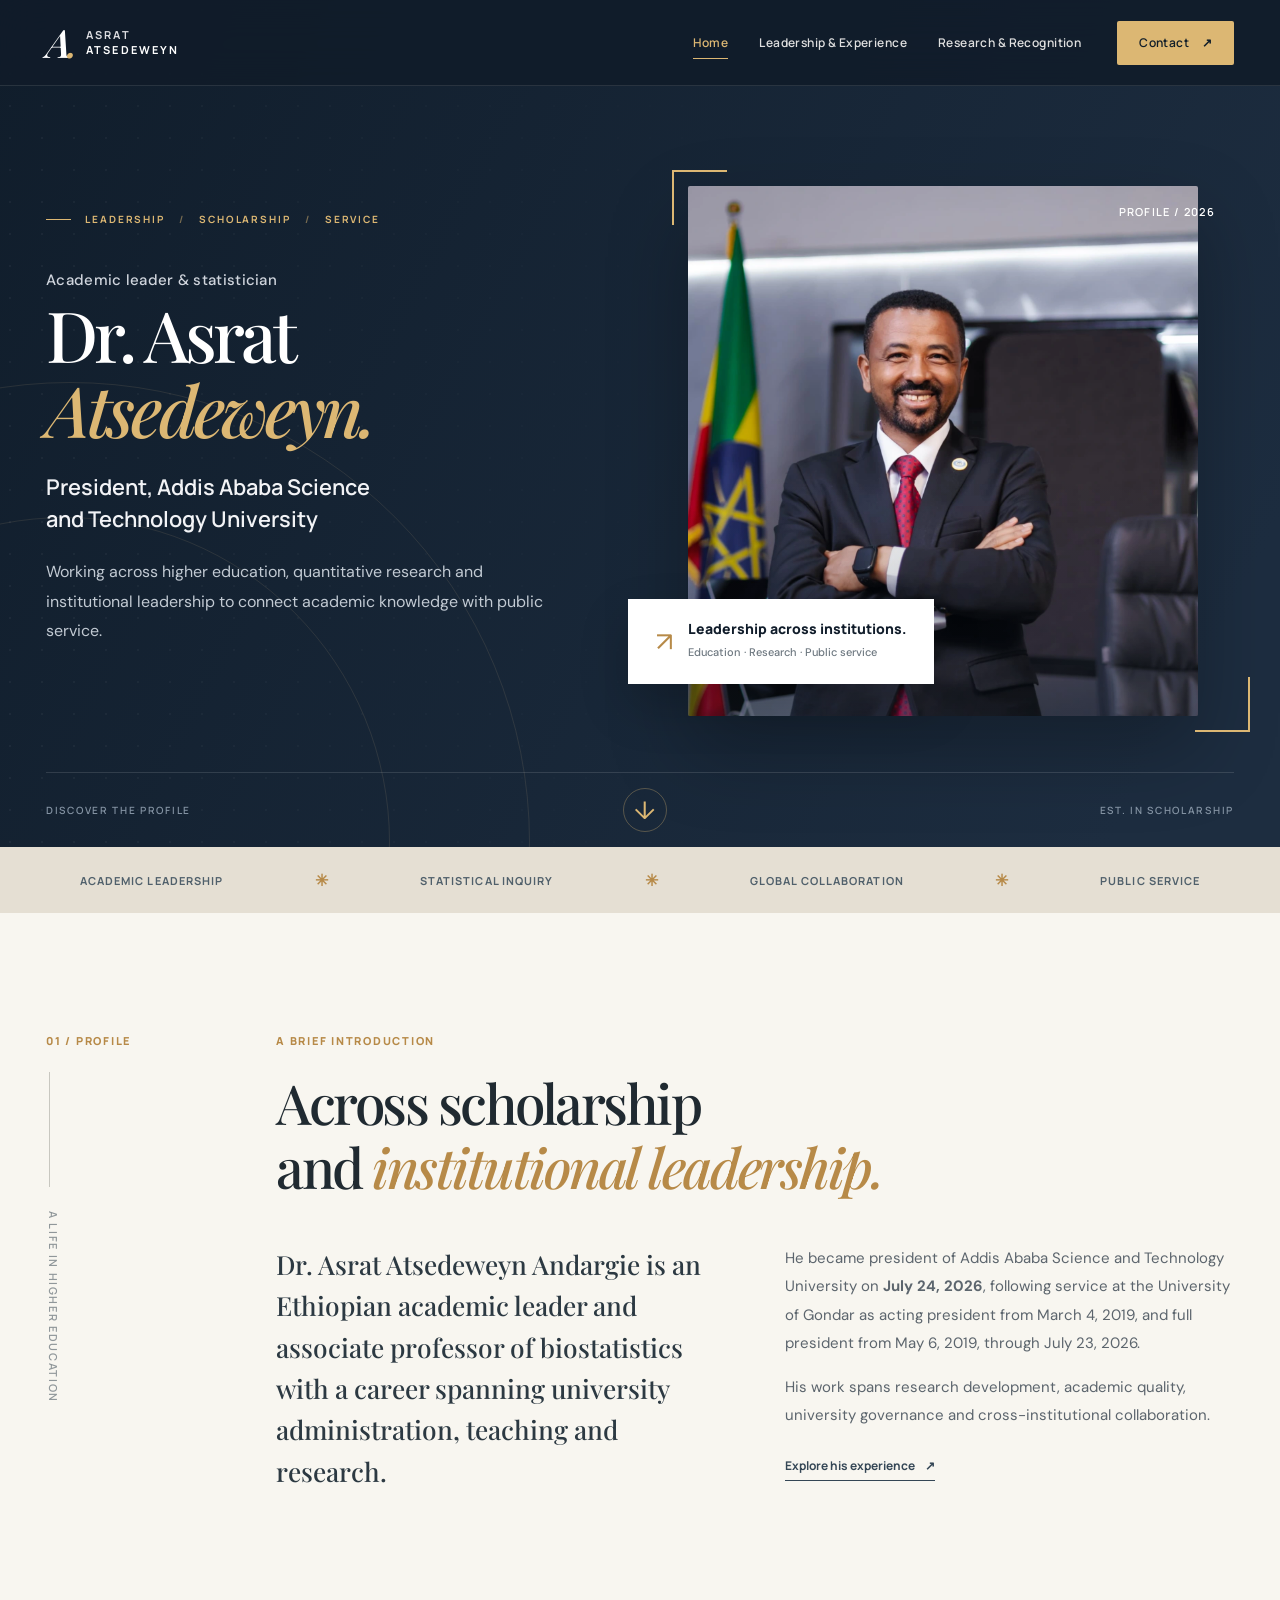
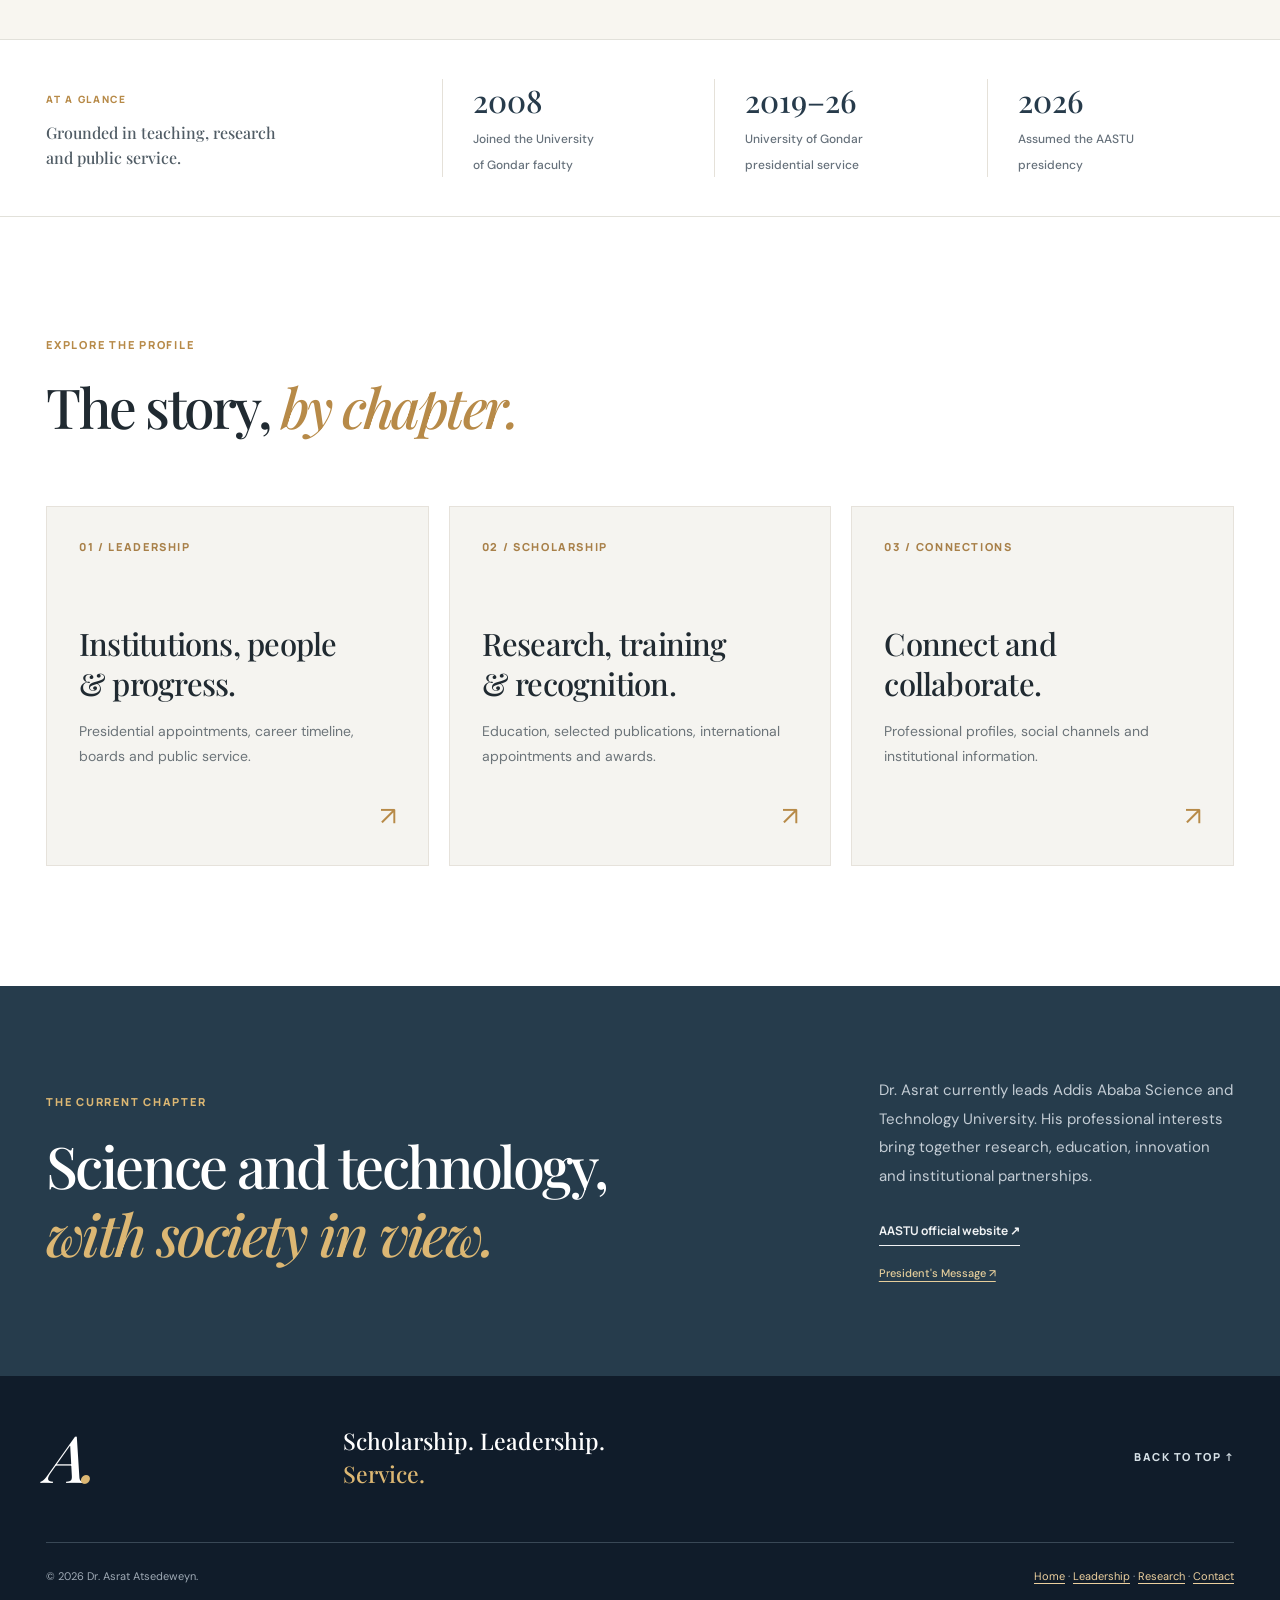
==== index.html @ a318a225 "Update index.html" ====
<!doctype html>
<html lang="en">
<head>
  <meta charset="utf-8">
  <meta name="viewport" content="width=device-width, initial-scale=1">
  <meta name="theme-color" content="#101c2a">
  <meta name="author" content="Dr. Asrat Atsedeweyn">
  <meta name="description" content="Academic leadership, research and service across Ethiopia’s universities.">
  <meta property="og:type" content="website">
  <meta property="og:title" content="Dr. Asrat Atsedeweyn | Home">
  <meta property="og:description" content="Academic leadership, research and service across Ethiopia’s universities.">
  <meta property="og:image" content="https://www.asratatsedeweyn.com/assets/asrat-atsedeweyn.png">
  <meta property="og:url" content="https://www.asratatsedeweyn.com/">
  <link rel="canonical" href="https://www.asratatsedeweyn.com/">
  <title>Dr. Asrat Atsedeweyn | Home</title>
  <link rel="icon" type="image/svg+xml" href="assets/favicon.svg">
  <link rel="preconnect" href="https://fonts.googleapis.com">
  <link rel="preconnect" href="https://fonts.gstatic.com" crossorigin>
  <link href="https://fonts.googleapis.com/css2?family=DM+Sans:wght@400;500;600;700&family=Manrope:wght@400;500;600;700;800&family=Playfair+Display:wght@400;500;600;700&display=swap" rel="stylesheet">
  <link rel="stylesheet" href="styles.css">
  <script defer src="script.js"></script>
  <script type="application/ld+json">{"@context": "https://schema.org", "@type": "Person", "name": "Asrat Atsedeweyn Andargie", "honorificPrefix": "Dr.", "jobTitle": "President, Addis Ababa Science and Technology University", "url": "https://www.asratatsedeweyn.com/", "image": "https://www.asratatsedeweyn.com/assets/asrat-atsedeweyn.png", "sameAs": ["https://et.linkedin.com/in/asrat-atsedeweyn-%F0%9F%87%AA%F0%9F%87%B9-30b93124", "https://orcid.org/0000-0002-0424-0840", "https://www.facebook.com/Asrat.Atsedeweyn?mibextid=ZbWKwL", "https://x.com/AsratAtsedeweyn", "https://www.instagram.com/asrat.atsedeweyn?exln=MTluNGM2ZXZ5Y2ZqMw==", "https://www.tiktok.com/@asratatsedeweyn"], "worksFor": {"@type": "CollegeOrUniversity", "name": "Addis Ababa Science and Technology University"}}</script>
</head>
<body data-page="index.html">
  <div id="top"></div>
  <a class="skip-link" href="#main">Skip to content</a>
  <div class="reading-progress" aria-hidden="true"></div>
  <header class="site-header">
    <div class="container header-inner">
      <a class="brand" href="index.html" aria-label="Dr. Asrat Atsedeweyn — home"><span class="brand-mark">A<span class="gold-dot">.</span></span><span class="brand-text">ASRAT <b>ATSEDEWEYN</b></span></a>
      <button class="menu-toggle" type="button" aria-controls="main-navigation" aria-expanded="false" aria-label="Open navigation"><span></span><span></span><span></span></button>
      <nav id="main-navigation" class="site-nav" aria-label="Main navigation"><a href="index.html" class="active" aria-current="page">Home</a><a href="leadership.html" class="">Leadership & Experience</a><a href="scholarship.html" class="">Research & Recognition</a><a href="contact.html" class="nav-contact">Contact <span aria-hidden="true">↗</span></a></nav>
    </div>
  </header>
<main id="main">
  <section class="hero" aria-labelledby="hero-title">
    <div class="hero-ambient hero-ambient-one" aria-hidden="true"></div><div class="hero-ambient hero-ambient-two" aria-hidden="true"></div>
    <div class="container hero-grid">
      <div class="hero-copy">
        <div class="eyebrow hero-eyebrow"><span class="eyebrow-line"></span> LEADERSHIP <span class="eyebrow-separator">/</span> SCHOLARSHIP <span class="eyebrow-separator">/</span> SERVICE</div>
        <div class="hero-overline">Academic leader &amp; statistician</div>
        <h1 id="hero-title">Dr. Asrat<br><em>Atsedeweyn.</em></h1>
        <p class="hero-position">President, Addis Ababa Science<br class="desktop-only"> and Technology University</p>
        <p class="hero-description">Working across higher education, quantitative research and institutional leadership to connect academic knowledge with public service.</p>
        
      </div>
      <div class="hero-visual">
        <div class="photo-frame"><img src="assets/asrat-atsedeweyn.png" alt="Dr. Asrat Atsedeweyn standing with folded arms, wearing a dark suit and red tie" width="800" height="800" fetchpriority="high"><div class="photo-tint" aria-hidden="true"></div></div>
        <div class="portrait-index" aria-hidden="true">PROFILE / 2026</div>
        <div class="floating-label"><span class="floating-label-icon">↗</span><div><strong>Leadership across institutions.</strong><span>Education · Research · Public service</span></div></div>
        <div class="portrait-corner portrait-corner-tl" aria-hidden="true"></div><div class="portrait-corner portrait-corner-br" aria-hidden="true"></div>
      </div>
    </div>
    <div class="hero-bottom container"><span>DISCOVER THE PROFILE</span><a href="#about" aria-label="Read biography"><span aria-hidden="true">↓</span></a><span>EST. IN SCHOLARSHIP</span></div>
  </section>
  <div class="marquee-line" aria-hidden="true"><div class="container marquee-inner"><span>Academic leadership</span><i>✳</i><span>Statistical inquiry</span><i>✳</i><span>Global collaboration</span><i>✳</i><span>Public service</span></div></div>
  <section class="section about-section" id="about"><div class="container about-grid"><div class="section-rail"><span class="section-index">01 / PROFILE</span><div class="rail-divider"></div><span class="rail-side">A life in higher education</span></div><div class="about-main" data-reveal>
    <p class="kicker">A BRIEF INTRODUCTION</p><h2>Across scholarship<br>and <em>institutional leadership.</em></h2>
    <div class="about-copy-grid"><p class="lead">Dr. Asrat Atsedeweyn Andargie is an Ethiopian academic leader and associate professor of biostatistics with a career spanning university administration, teaching and research.</p>
      <div class="about-support"><p>He became president of Addis Ababa Science and Technology University on <strong>July 24, 2026</strong>, following service at the University of Gondar as acting president from March 4, 2019, and full president from May 6, 2019, through July 23, 2026.</p><p>His work spans research development, academic quality, university governance and cross-institutional collaboration.</p><a class="text-link dark-link" href="leadership.html">Explore his experience <span aria-hidden="true">↗</span></a></div>
    </div></div></div></section>
  <section class="snapshot-section"><div class="container snapshot-grid"><div class="snapshot-intro"><span class="tiny-label">AT A GLANCE</span><p>Grounded in teaching, research and public service.</p></div>
    <div class="snapshot-item"><strong>2008</strong><span>Joined the University<br>of Gondar faculty</span></div>
    <div class="snapshot-item"><strong>2019–26</strong><span>University of Gondar<br>presidential service</span></div>
    <div class="snapshot-item"><strong>2026</strong><span>Assumed the AASTU<br>presidency</span></div>
  </div></section>
  <section class="section pathways-section" aria-labelledby="explore-title"><div class="container"><div class="section-heading" data-reveal><div><p class="kicker">EXPLORE THE PROFILE</p><h2 id="explore-title">The story, <em>by chapter.</em></h2></div></div>
    <div class="pathways-grid">
      <a class="pathway-card" href="leadership.html" data-reveal><span class="pathway-index">01 / LEADERSHIP</span><h3>Institutions, people<br>&amp; progress.</h3><p>Presidential appointments, career timeline, boards and public service.</p><span class="pathway-arrow" aria-hidden="true">↗</span></a>
      <a class="pathway-card" href="scholarship.html" data-reveal><span class="pathway-index">02 / SCHOLARSHIP</span><h3>Research, training<br>&amp; recognition.</h3><p>Education, selected publications, international appointments and awards.</p><span class="pathway-arrow" aria-hidden="true">↗</span></a>
      <a class="pathway-card" href="contact.html" data-reveal><span class="pathway-index">03 / CONNECTIONS</span><h3>Connect and<br>collaborate.</h3><p>Professional profiles, social channels and institutional information.</p><span class="pathway-arrow" aria-hidden="true">↗</span></a>
    </div></div></section>
  <section class="perspective-section"><div class="container perspective-grid"><div><p class="kicker kicker-light">THE CURRENT CHAPTER</p><h2>Science and technology,<br><em>with society in view.</em></h2></div><div class="perspective-side"><p>Dr. Asrat currently leads Addis Ababa Science and Technology University. His professional interests bring together research, education, innovation and institutional partnerships.</p>
    <a href="https://www.aastu.edu.et/" class="text-link light-link" target="_blank" rel="noopener noreferrer" >AASTU official website ↗</a><br><a href="https://share.google/QoQ7foIaRQadGvqaO" class="quiet-source-link" target="_blank" rel="noopener noreferrer" >President's Message ↗</a>
    </div></div></section>
</main>  <footer class="site-footer">
    <div class="container footer-top">
      <a href="index.html" class="footer-brand" aria-label="Return home">A<span>.</span></a>
      <p>Scholarship. Leadership.<br><span>Service.</span></p>
      <a href="#top" class="back-top">BACK TO TOP ↑</a>
    </div>
    <div class="container footer-bottom">
      <p>© 2026 Dr. Asrat Atsedeweyn.</p>
      <p><a href="index.html">Home</a> · <a href="leadership.html">Leadership</a> · <a href="scholarship.html">Research</a> · <a href="contact.html">Contact</a></p>
    </div>
  </footer>
</body>
</html>
---- styles.css ----
/* Dr. Asrat Atsedeweyn — professional profile website
   Modern, responsive HTML/CSS; no frameworks required. */
:root {
  --navy:#101c2a; --navy-2:#172738; --navy-3:#22364a;
  --ink:#202a31; --muted:#69737a; --cream:#f8f6f0;
  --paper:#fffefa; --sand:#eeeae1; --line:#e2e1da;
  --gold:#dcb773; --gold-2:#b78a48; --white:#fff;
  --serif:'Playfair Display',Georgia,serif;
  --sans:'DM Sans',Arial,sans-serif;
  --display:'Manrope',Arial,sans-serif;
  --content:1220px; --header-height:86px;
}
*,*::before,*::after{box-sizing:border-box}
html{scroll-behavior:smooth;scroll-padding-top:calc(var(--header-height) + 16px)}
body{margin:0;background:var(--cream);font-family:var(--sans);color:var(--ink);font-size:16px;line-height:1.65;-webkit-font-smoothing:antialiased}
body.menu-open{overflow:hidden}
::selection{background:var(--gold);color:var(--navy)}
a{color:inherit;text-decoration:none}
a:hover{text-decoration:none}
button{font:inherit}
img{max-width:100%;display:block}
h1,h2,h3,h4,p{margin-top:0}
h1,h2,h3{line-height:1.16}
p{margin-bottom:1em}
.container{width:min(var(--content),calc(100% - 92px));margin-inline:auto}
.section{padding:120px 0}
:focus-visible{outline:3px solid #d49f51;outline-offset:4px}
.skip-link{position:fixed;top:-100px;left:18px;background:#fff;color:#101c2a;padding:12px 18px;z-index:1500;border-radius:5px}
.skip-link:focus{top:15px}
.reading-progress{height:3px;position:fixed;inset:0 auto auto 0;width:100%;z-index:1100;background:var(--gold);transform:scaleX(0);transform-origin:left}
/* NAV */
.site-header{height:var(--header-height);position:fixed;z-index:1000;top:0;left:0;right:0;color:#fff;background:rgba(16,28,42,.88);border-bottom:1px solid rgba(255,255,255,.10);backdrop-filter:blur(18px);-webkit-backdrop-filter:blur(18px);transition:box-shadow .25s,background .25s}
.site-header.is-scrolled{background:rgba(16,28,42,.97);box-shadow:0 10px 35px rgba(0,0,0,.1)}
.header-inner{display:flex;align-items:center;justify-content:space-between;gap:30px;height:100%}
.brand{display:flex;align-items:center;gap:13px;white-space:nowrap}
.brand-mark{font-family:var(--serif);font-size:39px;line-height:1;color:#fff;font-style:italic;font-weight:600;letter-spacing:-.10em}
.gold-dot{color:var(--gold)}
.brand-text{font:700 11px/1.35 var(--display);letter-spacing:.19em;max-width:110px;color:#dddde1}
.brand-text b{display:block;color:#fff}
.site-nav{display:flex;align-items:center;gap:31px}
.site-nav a{font:600 12px/1 var(--display);letter-spacing:.035em;color:#dfdfdf;transition:color .2s;position:relative}
.site-nav a:not(.nav-contact)::after{content:'';position:absolute;bottom:-10px;left:0;width:100%;height:1px;background:var(--gold);transform:scaleX(0);transform-origin:left;transition:transform .2s}
.site-nav a:hover,.site-nav a.active{color:var(--gold)}
.site-nav a:hover:not(.nav-contact)::after,.site-nav a.active:not(.nav-contact)::after{transform:scaleX(1)}
.site-nav .nav-contact{background:var(--gold);color:#111e29;padding:16px 22px;border-radius:2px;margin-left:5px;white-space:nowrap}
.site-nav .nav-contact:hover{background:#ecd097;color:#111e29}
.nav-contact span{margin-left:10px}
.menu-toggle{display:none;background:none;border:0;padding:12px;cursor:pointer;z-index:30}
.menu-toggle span{display:block;width:25px;height:2px;margin:5px 0;background:#fff;transition:transform .2s,opacity .2s}
/* HERO */
.hero{position:relative;overflow:hidden;color:#fff;background:linear-gradient(118deg,#101d2b,#1d2d40 90%);min-height:800px;padding-top:var(--header-height)}
.hero::before{content:'';position:absolute;inset:0;opacity:.20;background-image:radial-gradient(circle at 10px 10px,rgba(255,255,255,.22) 1px,transparent 1.5px);background-size:32px 32px;mask-image:linear-gradient(to right,#000,transparent 60%);pointer-events:none}
.hero-ambient{position:absolute;pointer-events:none;border:1px solid rgba(235,199,143,.11);border-radius:50%}
.hero-ambient-one{width:650px;height:650px;left:-260px;bottom:-320px}
.hero-ambient-two{width:920px;height:920px;left:-390px;bottom:-455px}
.hero-grid{position:relative;display:grid;grid-template-columns:1.03fr .97fr;align-items:center;gap:62px;min-height:686px;padding-block:92px 50px}
.hero-copy{position:relative;z-index:2}
.eyebrow{display:flex;align-items:center;gap:14px;letter-spacing:.19em;font:700 10px/1.5 var(--display);color:var(--gold)}
.eyebrow-line{width:25px;height:1px;background:var(--gold)}
.eyebrow-separator{opacity:.5}
.hero-overline{color:#d0d5dd;font:500 15px var(--sans);margin-top:58px;letter-spacing:.02em}
.hero h1{font:500 clamp(57px,5.5vw,90px)/1.06 var(--serif);letter-spacing:-.055em;margin:7px 0 24px}
.hero h1 em{font-weight:500;color:var(--gold)}
.hero-position{font:600 clamp(17px,1.7vw,22px)/1.48 var(--display);margin-bottom:22px;color:#f2f3f6}
.hero-description{font:400 16px/1.85 var(--sans);max-width:510px;color:#c2cad3;margin-bottom:34px}
.hero-actions{display:flex;align-items:center;flex-wrap:wrap;gap:29px}
.button{display:inline-flex;align-items:center;justify-content:center;gap:30px;padding:17px 24px;font:700 12px var(--display);letter-spacing:.01em;border-radius:2px;transition:transform .2s,background .2s,color .2s;white-space:nowrap}
.button:hover{transform:translateY(-3px)}
.button-gold{background:var(--gold);color:#15212c}
.button-gold:hover{background:#eac88e}
.text-link{display:inline-flex;align-items:center;gap:10px;font:700 12px/1.5 var(--display);border-bottom:1px solid currentColor;padding-bottom:5px;transition:gap .2s}
.text-link:hover{gap:17px}
.light-link{color:#f0f2f4}
.dark-link{color:#344655}
.hero-micro{display:flex;gap:13px;align-items:center;color:#a9b4c2;font:600 10px var(--display);letter-spacing:.13em;margin-top:70px}
.micro-emblem{color:var(--gold);font-size:17px}
.micro-divider{height:3px;width:3px;border-radius:50%;background:#8c97a5}
.hero-visual{position:relative;margin-top:10px;height:min(560px,44vw);min-height:450px}
.photo-frame{height:100%;width:100%;max-width:510px;position:relative;overflow:hidden;background:#313c4b;border-radius:2px;box-shadow:0 34px 80px rgba(0,0,0,.27)}
.photo-frame img{width:100%;height:100%;object-fit:cover;object-position:50% 34%;transition:transform 1.2s}
.photo-frame:hover img{transform:scale(1.035)}
.photo-tint{inset:0;position:absolute;background:linear-gradient(to top,rgba(14,26,38,.35),transparent 45%);pointer-events:none}
.portrait-corner{position:absolute;width:55px;height:55px;pointer-events:none}
.portrait-corner-tl{border-left:2px solid var(--gold);border-top:2px solid var(--gold);left:-16px;top:-16px}
.portrait-corner-br{border-right:2px solid var(--gold);border-bottom:2px solid var(--gold);right:-16px;bottom:-16px}
.portrait-index{position:absolute;top:18px;right:19px;z-index:2;color:#fff;font:600 11px var(--display);letter-spacing:.12em}
.floating-label{position:absolute;z-index:3;left:-60px;bottom:32px;display:flex;align-items:center;gap:15px;background:#fff;padding:20px 28px;min-width:280px;color:var(--navy);box-shadow:0 22px 50px rgba(0,0,0,.19)}
.floating-label-icon{font:400 27px var(--sans);color:var(--gold-2)}
.floating-label strong{display:block;font:800 14px var(--display)}
.floating-label span:not(.floating-label-icon){font:500 11px var(--sans);color:#6e7880}
.hero-bottom{position:relative;display:flex;justify-content:space-between;align-items:center;height:75px;max-width:var(--content);border-top:1px solid rgba(255,255,255,.12);color:#8493a3;letter-spacing:.17em;font:600 10px var(--display)}
.hero-bottom a{display:flex;justify-content:center;align-items:center;font:25px var(--sans);color:var(--gold);border:1px solid rgba(220,183,115,.32);border-radius:50%;width:44px;height:44px;transition:background .2s}
.hero-bottom a:hover{background:rgba(220,183,115,.13)}
.marquee-line{background:#e5dfd3;padding:22px 0;overflow:hidden}
.marquee-inner{display:flex;align-items:center;justify-content:space-around;gap:24px;white-space:nowrap;text-transform:uppercase;font:700 11px var(--display);letter-spacing:.1em;color:#50606b}
.marquee-inner i{color:var(--gold-2);font-size:16px;font-style:normal}
/* ABOUT */
.about-section{background:var(--cream)}
.about-grid{display:grid;grid-template-columns:165px 1fr;gap:65px}
.section-rail{display:flex;flex-direction:column;align-items:flex-start;gap:24px}
.section-index,.kicker{font:800 11px var(--display);letter-spacing:.16em;color:var(--gold-2)}
.rail-divider{height:115px;width:1px;background:#c8c7c0;margin-left:3px}
.rail-side{writing-mode:vertical-rl;font:600 11px var(--display);letter-spacing:.15em;text-transform:uppercase;color:#90979a}
.kicker{margin-bottom:23px}
.about-main h2,.section-heading h2,.research-intro h2,.contact-heading h2{font:500 clamp(42px,4.3vw,67px)/1.16 var(--serif);letter-spacing:-.045em;margin-bottom:45px}
h2 em{font-weight:500;color:var(--gold-2)}
.about-copy-grid{display:grid;grid-template-columns:1fr 1fr;gap:60px}
.lead{font:500 clamp(20px,2.05vw,27px)/1.58 var(--serif);color:#2c3942}
.about-support p{font-size:15px;line-height:1.9;color:#5c656d}
.about-support a:not(.text-link){color:#8d6935;text-decoration:underline;text-underline-offset:3px}
.about-support .text-link{margin-top:12px}
.snapshot-section{background:#fff;border-top:1px solid var(--line);border-bottom:1px solid var(--line);padding:39px 0}
.snapshot-grid{display:grid;grid-template-columns:1.5fr repeat(3,1fr);gap:25px;align-items:center}
.snapshot-intro .tiny-label{font:800 10px var(--display);letter-spacing:.17em;color:var(--gold-2)}
.snapshot-intro p{font:500 16px/1.55 var(--serif);margin:9px 0 0;max-width:260px;color:#505c65}
.snapshot-item{border-left:1px solid #e5e1d9;padding-left:30px}
.snapshot-item strong{display:block;font:500 31px var(--serif);color:#273b4b;margin-bottom:4px}
.snapshot-item span{font:500 12px/1.6 var(--sans);color:#66717b}
/* SECTION HEADINGS */
.section-heading{display:flex;justify-content:space-between;align-items:end;gap:45px;margin-bottom:67px}
.section-heading h2{margin-bottom:0}
.section-heading>p{font-size:15px;line-height:1.85;color:#6a747b;max-width:365px;margin:0 0 9px}
/* CAREER */
.career-section{background:#f1f0eb}
.timeline{border-top:1px solid #d6d9d6}
.timeline-item{display:grid;grid-template-columns:200px 35px 1fr;gap:40px;padding:35px 0;border-bottom:1px solid #d6d9d6}
.timeline-year{font:700 18px var(--display);letter-spacing:-.035em;color:#263849;padding-top:5px}
.timeline-year span{font:700 11px var(--display);color:#8d979e;letter-spacing:.07em}
.timeline-rule{display:flex;justify-content:center;position:relative}
.timeline-rule::before{content:'';height:calc(100% + 71px);position:absolute;top:-36px;width:1px;background:#d0d4d3}
.timeline-rule span{position:relative;margin-top:12px;z-index:1;width:11px;height:11px;background:#adb7b9;outline:8px solid #f1f0eb;border-radius:50%}
.timeline-item.is-current .timeline-rule span{background:var(--gold-2)}
.timeline-content{padding-right:30px}
.timeline-content h3{font:600 27px/1.25 var(--serif);letter-spacing:-.02em;margin:0 0 5px}
.role-top{display:flex;align-items:center;gap:20px;flex-wrap:wrap}
.role-tag{font:800 10px var(--display);letter-spacing:.1em;color:#937044;background:#e9e0cf;padding:7px 12px}
.role-org{font:700 13px var(--display);color:#ad864c;margin:0 0 12px}
.timeline-content p:not(.role-org){font-size:14px;line-height:1.8;color:#65717b;max-width:725px;margin:0}
.timeline-content a{display:inline-block;color:#4d6377;border-bottom:1px solid #4d6377;font:700 12px var(--sans);margin-top:16px}
.timeline-footnote{font:500 12px/1.75 var(--sans);color:#78828b;margin:28px 0 0;max-width:800px}
/* IMPACT */
.impact-section{background:var(--navy);color:#fff;position:relative;overflow:hidden}
.impact-section::before{content:'';position:absolute;width:600px;height:600px;border:1px solid rgba(255,255,255,.07);border-radius:50%;right:-240px;top:-270px}
.impact-top{display:flex;align-items:end;justify-content:space-between;gap:45px;margin-bottom:65px;position:relative}
.kicker-light{color:var(--gold)}
.impact-top h2,.perspective-section h2{font:500 clamp(43px,4.5vw,68px)/1.17 var(--serif);letter-spacing:-.045em;margin:0}
.impact-top h2 em,.perspective-section h2 em{color:var(--gold)}
.impact-top>p{font:400 14px/1.8 var(--sans);color:#b2c0cc;max-width:315px;margin-bottom:8px}
.impact-grid{display:grid;grid-template-columns:repeat(4,1fr);gap:16px;position:relative}
.impact-card{border:1px solid #39495a;min-height:310px;padding:28px 25px 30px;display:flex;flex-direction:column;background:rgba(255,255,255,.023);transition:background .25s,transform .25s}
.impact-card:hover{transform:translateY(-4px);background:rgba(255,255,255,.055)}
.impact-number{font:800 11px var(--display);color:#8b9bac;letter-spacing:.08em}
.impact-symbol{height:65px;display:flex;align-items:center;font:32px var(--sans);color:var(--gold)}
.impact-card h3{font:600 19px/1.32 var(--serif);margin:0 0 12px}
.impact-card p{font:400 13px/1.75 var(--sans);color:#adbac8;margin:0 0 22px}
.impact-card-line{width:35px;height:2px;background:var(--gold);margin-top:auto}
.impact-source{font-size:12px;color:#94a7b7;margin-top:25px}
.impact-source a{text-decoration:underline;text-underline-offset:3px;color:#d3b579}
/* RESEARCH */
.research-section{background:#fff}
.research-grid{display:grid;grid-template-columns:.86fr 1.14fr;gap:90px}
.research-intro{position:relative}
.research-intro h2{margin-bottom:25px}
.research-intro>p:not(.kicker){color:#64717b;font-size:15px;line-height:1.85;max-width:390px}
.research-topics{display:flex;flex-wrap:wrap;gap:8px;margin:30px 0 30px}
.research-topics span{font:600 11px var(--display);border:1px solid #e4e2dc;padding:9px 11px;color:#485661}
.button-outline{border:1px solid var(--navy);background:#fff;color:var(--navy)}
.button-outline:hover{background:var(--navy);color:#fff}
.publications{border-top:2px solid #2e4253}
.publications-header{display:flex;align-items:center;justify-content:space-between;padding:18px 0;border-bottom:1px solid #e2e4e3;gap:20px;font:800 11px var(--display);letter-spacing:.09em;color:#5c6b77}
.paper{display:block;padding:27px 4px 23px;border-bottom:1px solid #e2e4e3;transition:padding .2s}
.paper:hover{padding-left:14px}
.paper-top{display:flex;justify-content:space-between;gap:10px;color:#b28c55;font:800 10px var(--display);letter-spacing:.07em;line-height:1.6}
.paper-top span:last-child{font-size:19px}
.paper h3{font:600 19px/1.45 var(--serif);margin:10px 0;color:#233444}
.paper-note{font:500 12px var(--sans);color:#88949b}
.publication-disclaimer{font:400 11px/1.65 var(--sans);color:#7a858b;padding-top:20px;margin:0}
/* EDUCATION */
.education-section{background:var(--cream)}
.education-heading{margin-bottom:50px}
.degrees-grid{display:grid;grid-template-columns:repeat(3,1fr);gap:18px}
.degree-card{min-height:280px;display:flex;flex-direction:column;justify-content:space-between;background:#fff;padding:26px 27px 30px;border:1px solid #e5e3dd;position:relative;transition:transform .2s,box-shadow .2s}
.degree-card:hover{transform:translateY(-4px);box-shadow:0 15px 25px rgba(17,35,50,.06)}
.degree-year{font:800 11px var(--display);letter-spacing:.12em;color:#9b835a}
.degree-icon{position:absolute;right:25px;top:20px;font:25px var(--sans);color:#c2a777}
.degree-type{font:800 10px var(--display);letter-spacing:.13em;color:#8d9aa1}
.degree-card h3{font:600 24px/1.25 var(--serif);margin:10px 0 7px;color:#273747}
.degree-card p{font:700 13px var(--display);color:#576570;margin:0 0 5px}
.degree-place{font:500 12px var(--sans);color:#8a959a}
.additional-learning{display:grid;grid-template-columns:1fr 2fr;gap:50px;align-items:start;padding-top:45px;margin-top:45px;border-top:1px solid #dcdad3}
.additional-learning h3{font:500 24px var(--serif);color:#334555}
.additional-learning ul{margin:0;padding:0;list-style:none}
.additional-learning li{display:flex;justify-content:space-between;gap:25px;border-bottom:1px solid #dfddd6;padding:11px 0;font:500 13px/1.7 var(--sans);color:#667079}
.additional-learning li span{white-space:nowrap;font-weight:700;color:#b28c55}
/* PERSPECTIVE */
.perspective-section{background:#263c4c;color:#fff;padding:90px 0}
.perspective-grid{display:grid;grid-template-columns:1.35fr .65fr;gap:95px;align-items:center}
.perspective-side p{font:400 15px/1.9 var(--sans);color:#c4cdd5;margin-bottom:27px}
/* CONTACT / FOOTER */
.contact-section{background:#fff}
.contact-grid{display:grid;grid-template-columns:1fr .85fr;gap:100px}
.contact-heading h2{margin-bottom:25px}
.contact-heading>p:not(.kicker){font-size:15px;line-height:1.85;color:#697782;max-width:425px}
.contact-location{margin-top:35px;color:#435564;font:700 12px var(--display);letter-spacing:.055em;display:flex;align-items:center;gap:12px}
.pulse-dot{height:8px;width:8px;border-radius:50%;background:var(--gold-2);box-shadow:0 0 0 5px #f5ead6}
.contact-options{border-top:1px solid #dce0df}
.contact-option{display:grid;grid-template-columns:44px 1fr 24px;gap:20px;align-items:center;padding:25px 0;border-bottom:1px solid #dce0df;transition:padding .2s}
.contact-option:hover{padding-left:10px}
.contact-option-icon{width:44px;height:44px;display:flex;align-items:center;justify-content:center;background:#e8eae8;color:#364b5c;border-radius:50%;font:800 17px var(--display)}
.contact-option-icon.orcid-mark{background:#edf4dc;color:#689119;font-size:15px}
.contact-option strong{display:block;font:800 14px var(--display);margin-bottom:4px}
.contact-option small{display:block;color:#879096;font:500 11px/1.5 var(--sans)}
.contact-arrow{font:21px var(--sans);color:#b68f52;justify-self:end}
.site-footer{background:var(--navy);color:#fff;padding:48px 0 30px}
.footer-top{display:grid;grid-template-columns:1fr 2fr 1fr;align-items:center;padding-bottom:52px;border-bottom:1px solid #394856}
.footer-brand{font:italic 500 65px var(--serif);letter-spacing:-.1em;line-height:1}
.footer-brand span{color:var(--gold)}
.footer-top p{font:500 23px/1.45 var(--serif);margin:0}
.footer-top p span{color:var(--gold)}
.back-top{justify-self:end;font:800 11px var(--display);letter-spacing:.13em;color:#d6e0e6}
.back-top:hover{color:var(--gold)}
.footer-bottom{display:flex;justify-content:space-between;gap:24px;padding:24px 0 5px;color:#9faab5;font-size:11px}
.footer-bottom p{margin:0}
.footer-bottom a{text-decoration:underline;text-underline-offset:3px;color:#ebcf9e}
.sources-details{color:#b3bdc5;padding-top:15px;font-size:12px}
.sources-details summary{width:max-content;cursor:pointer;color:#d7c192;list-style:none;padding:5px 0}
.sources-details summary::before{content:'＋';margin-right:12px}
.sources-details[open] summary::before{content:'−'}
.sources-content{padding:18px 0;max-width:800px;line-height:1.8}
.sources-content a{color:#e2c18c;text-decoration:underline;text-underline-offset:3px}
/* PROGRESSIVE REVEALS */
@media(prefers-reduced-motion:no-preference){[data-reveal].reveal-ready{opacity:0;transform:translateY(18px);transition:opacity .7s ease,transform .7s ease}[data-reveal].reveal-ready.is-visible{opacity:1;transform:none}}
/* RESPONSIVE */
@media(max-width:1100px){
  .container{width:min(var(--content),calc(100% - 64px))}
  .site-nav{gap:17px}
  .site-nav a{font-size:11px}
  .site-nav .nav-contact{padding:14px 17px}
  .hero-grid{gap:35px}
  .hero h1{font-size:clamp(56px,6vw,72px)}
  .floating-label{left:-30px}
  .about-grid{grid-template-columns:105px 1fr;gap:35px}
  .research-grid{gap:45px}
  .contact-grid{gap:50px}
  .impact-card{padding:22px}
}
@media(max-width:850px){
  :root{--header-height:76px}
  .container{width:min(var(--content),calc(100% - 44px))}
  .menu-toggle{display:block}
  .site-nav{display:none;position:absolute;top:var(--header-height);left:0;right:0;background:#101c2a;padding:24px 25px 28px;flex-direction:column;align-items:stretch;gap:0;box-shadow:0 20px 25px rgba(0,0,0,.25);height:auto;max-height:calc(100vh - var(--header-height));overflow:auto}
  .site-nav.is-open{display:flex}
  .site-nav a{font-size:14px;padding:18px 7px;border-bottom:1px solid #324351}
  .site-nav a:not(.nav-contact)::after{display:none}
  .site-nav .nav-contact{align-self:flex-start;margin:19px 0 0;padding:17px 24px}
  .menu-toggle.is-open span:nth-child(1){transform:translateY(7px) rotate(45deg)}
  .menu-toggle.is-open span:nth-child(2){opacity:0}
  .menu-toggle.is-open span:nth-child(3){transform:translateY(-7px) rotate(-45deg)}
  .section{padding:85px 0}
  .hero-grid{min-height:initial;grid-template-columns:1fr 1fr;gap:25px;padding:95px 0 65px}
  .hero h1{font-size:clamp(42px,6vw,62px)}
  .hero-overline{margin-top:30px}
  .hero-description{font-size:14px}
  .hero-micro{margin-top:38px}
  .hero-visual{height:470px;min-height:0;margin:0}
  .floating-label{left:-20px;min-width:0;width:260px;padding:15px}
  .hero-bottom{height:70px}
  .about-grid{grid-template-columns:1fr;gap:25px}
  .section-rail{flex-direction:row;align-items:center}
  .rail-divider{width:60px;height:1px}
  .rail-side{writing-mode:initial}
  .snapshot-grid{grid-template-columns:repeat(3,1fr)}
  .snapshot-intro{grid-column:1/-1}
  .snapshot-item:first-of-type{border:0;padding-left:0}
  .impact-grid{grid-template-columns:1fr 1fr}
  .impact-card{min-height:260px}
  .research-grid{grid-template-columns:1fr}
  .research-intro h2{margin-bottom:15px}
  .research-topics{margin:20px 0}
  .research-intro>p:not(.kicker){max-width:720px}
  .education-heading{align-items:start}
  .degrees-grid{gap:10px}
  .degree-card{padding:22px 20px}
  .degree-card h3{font-size:20px}
  .perspective-grid{gap:35px}
  .contact-grid{gap:45px}
}
@media(max-width:650px){
  :root{--header-height:70px}
  .container{width:calc(100% - 38px)}
  .section{padding:70px 0}
  .brand-mark{font-size:34px}
  .brand-text{font-size:10px}
  .hero-grid{grid-template-columns:1fr;gap:40px;padding:65px 0 55px}
  .hero h1{font-size:clamp(53px,11vw,76px);margin-bottom:18px}
  .hero-overline{margin-top:30px}
  .hero-description{max-width:450px}
  .hero-micro{margin-top:38px;font-size:9px;flex-wrap:wrap}
  .hero-visual{height:min(92vw,510px);width:calc(100% - 23px);margin-left:auto;margin-right:auto}
  .photo-frame{max-width:none}
  .floating-label{left:-22px;bottom:25px}
  .portrait-corner-br{right:-13px}
  .hero-bottom span{font-size:9px}
  .marquee-line{padding:16px 0}
  .marquee-inner{gap:15px;justify-content:flex-start;overflow:hidden;font-size:9px}
  .marquee-inner span{flex:0 0 auto}
  .about-main h2,.section-heading h2,.research-intro h2,.contact-heading h2,.impact-top h2,.perspective-section h2{font-size:clamp(39px,8vw,53px)}
  .about-main h2{margin-bottom:25px}
  .about-copy-grid{grid-template-columns:1fr;gap:15px}
  .lead{font-size:23px}
  .snapshot-grid{gap:18px}
  .snapshot-item{padding-left:14px}
  .snapshot-item strong{font-size:23px}
  .snapshot-item span{font-size:10px}
  .section-heading,.impact-top{flex-direction:column;align-items:start;gap:18px;margin-bottom:40px}
  .section-heading>p,.impact-top>p{max-width:600px}
  .timeline-item{grid-template-columns:1fr;gap:12px;padding:28px 0}
  .timeline-year{font-size:15px}
  .timeline-rule{display:none}
  .timeline-content{padding-right:0}
  .timeline-content h3{font-size:24px}
  .impact-grid{grid-template-columns:1fr}
  .impact-card{min-height:0;padding:22px}
  .impact-symbol{height:49px}
  .impact-card h3{font-size:22px}
  .degrees-grid{grid-template-columns:1fr}
  .degree-card{min-height:215px}
  .additional-learning{grid-template-columns:1fr;gap:4px;padding-top:30px;margin-top:30px}
  .additional-learning h3{font-size:22px}
  .additional-learning li{font-size:12px}
  .perspective-section{padding:70px 0}
  .perspective-grid,.contact-grid{grid-template-columns:1fr;gap:25px}
  .contact-options{margin-top:20px}
  .contact-option{gap:12px}
  .footer-top{grid-template-columns:auto 1fr;gap:25px;padding-bottom:25px}
  .footer-top p{font-size:21px}
  .back-top{grid-column:1/-1;justify-self:start}
  .footer-bottom{flex-direction:column;gap:12px}
}
@media(max-width:380px){.hero-actions{gap:17px}.hero-visual{height:360px}.floating-label{width:230px}.hero h1{font-size:47px}.eyebrow{font-size:8px;gap:8px}}
@media(prefers-reduced-motion:reduce){*,*::before,*::after{scroll-behavior:auto!important;transition:none!important;animation:none!important}}
@media print{.site-header,.hero-bottom,.marquee-line,.reading-progress,.back-top,.sources-details,.hero-ambient{display:none!important}.hero{min-height:0;padding-top:0;color:#000;background:#fff}.hero-grid{padding:20px 0;min-height:0}.hero-description,.hero-position,.hero-micro{color:#333}.hero h1{color:#111}.photo-frame{max-height:350px}.section{padding:30px 0}.container{width:94%}.impact-section,.perspective-section{background:#fff;color:#000}.impact-top>p,.impact-card p,.perspective-side p{color:#333}.impact-card{border:1px solid #bbb}.footer-bottom{color:#222}}


/* ================= MULTI-PAGE 2026 REBUILD ================= */
.site-nav .active:not(.nav-contact){color:var(--gold)}
.site-nav .nav-contact.active{background:#edcc93;color:#142130}
.site-nav .nav-contact:hover{color:var(--navy)}
.hero-overline{margin-top:43px}
.hero-grid{padding-block:80px 46px}
.hero{min-height:730px}
.hero-micro{margin-top:52px}
.hero-visual{height:min(530px,43vw)}
.pathways-section{background:#fff}
.pathways-grid{display:grid;grid-template-columns:repeat(3,1fr);gap:20px}
.pathway-card{min-height:360px;padding:32px;background:#f5f4f0;border:1px solid #e6e2db;display:flex;flex-direction:column;position:relative;transition:transform .2s,box-shadow .2s}
.pathway-card:hover{transform:translateY(-5px);box-shadow:0 15px 40px rgba(20,34,47,.09)}
.pathway-index,.subsection-label{font:800 11px var(--display);letter-spacing:.15em;color:#a88049}
.pathway-card h3{font:500 31px/1.28 var(--serif);letter-spacing:-.025em;margin:70px 0 15px}
.pathway-card p{font:400 14px/1.85 var(--sans);color:#6c7479;max-width:300px}
.pathway-arrow{color:var(--gold-2);font:26px var(--sans);margin-top:auto;align-self:flex-end}
.quiet-source-link{display:inline-block;font:500 11px/1.6 var(--sans);margin-top:19px;color:#e5ce9b;text-decoration:underline;text-underline-offset:4px}
.inner-hero{background:#152436;color:#fff;position:relative;overflow:hidden;padding-top:var(--header-height)}
.inner-hero::after{content:'';position:absolute;width:600px;height:600px;border:1px solid rgba(230,197,141,.12);border-radius:50%;right:-210px;top:-300px;pointer-events:none}
.inner-hero-grid{min-height:395px;display:grid;grid-template-columns:1.6fr .4fr;align-items:center;gap:55px;padding:75px 0 60px}
.inner-hero h1{font:500 clamp(48px,5.5vw,83px)/1.12 var(--serif);letter-spacing:-.047em;margin:12px 0 23px}
.inner-hero h1 em{color:var(--gold);font-weight:500}
.inner-intro{font:400 16px/1.85 var(--sans);color:#bdc6d0;max-width:730px;margin:0}
.inner-hero-decor{justify-self:end;width:225px;height:230px;display:flex;flex-direction:column;align-items:center;justify-content:center;border:1px solid rgba(220,183,115,.27);transform:rotate(-7deg);background:rgba(255,255,255,.017)}
.inner-hero-decor span{font:italic 500 110px/1 var(--serif);color:#d5ad6a;letter-spacing:-.17em;margin-right:19px}
.inner-hero-decor small{font:700 9px var(--display);letter-spacing:.18em;color:#bdc6ce;transform:rotate(7deg)}
.breadcrumb{font:600 11px var(--display);letter-spacing:.07em;color:#9eacba;border-top:1px solid #324153;padding:21px 0}
.breadcrumb a{color:#d4b577}.breadcrumb span{padding-left:9px}
.timeline-date{font-size:15px;line-height:1.6;letter-spacing:-.01em}
.board-section{background:#fff}
.boards-grid{display:grid;grid-template-columns:repeat(3,1fr);gap:17px;margin:25px 0 80px}
.board-card{border:1px solid #e3e2da;padding:30px;min-height:190px;background:#faf9f5;transition:background .2s}
.board-card:hover{background:#f0eee6}
.board-role{font:800 10px var(--display);letter-spacing:.13em;color:#a37f4c;text-transform:uppercase}
.board-card h3{font:500 23px/1.38 var(--serif);margin:35px 0 0;color:#26384a}
.cv-boards{display:grid;grid-template-columns:1fr 1.8fr;gap:80px;border-top:1px solid #e1dfd8;padding-top:45px}
.cv-boards h3{font:500 31px/1.3 var(--serif);max-width:350px}
.cv-boards p:not(.kicker){color:#73808a;font-size:13px;line-height:1.8}
.plain-list{margin:0;padding-left:22px;columns:2;column-gap:45px;color:#596671}
.plain-list li{font-size:13px;line-height:1.75;padding:0 0 17px 6px;break-inside:avoid}
.recognitions-section{background:#fff}
.evidence-grid{display:grid;grid-template-columns:repeat(2,1fr);gap:25px}
.evidence-card{display:grid;grid-template-columns:180px 1fr;border:1px solid #e2e2dc;background:#faf9f6;overflow:hidden;min-height:365px}
.evidence-photo{background:#e8e5dd;overflow:hidden;align-self:stretch;position:relative;min-height:365px}
.evidence-photo img{position:absolute;height:100%;width:100%;object-fit:cover;object-position:50% 20%;filter:saturate(.9)}
.evidence-body{padding:33px 29px 25px;display:flex;flex-direction:column}
.evidence-kicker{font:800 10px var(--display);letter-spacing:.1em;color:#a58350}
.evidence-body h3{font:500 25px/1.34 var(--serif);margin:22px 0 13px}
.evidence-body p{font:400 13px/1.8 var(--sans);color:#65717c}
.evidence-body a{font:700 12px var(--display);color:#826239;text-decoration:underline;text-underline-offset:4px;margin-top:auto}
.awards-section{background:#f2f1ec}
.awards-list{border-top:1px solid #d9d8d3}
.awards-list>div{display:grid;grid-template-columns:110px 1fr 1.2fr;align-items:center;gap:28px;padding:29px 10px;border-bottom:1px solid #d9d8d3}
.awards-list span{font:700 15px var(--display);color:#9b7a4f}
.awards-list strong{font:600 23px/1.3 var(--serif);color:#233546}
.awards-list p{font:400 13px/1.75 var(--sans);color:#68737b;margin:0}
.contact-main{background:#fff}
.contact-helper{margin-top:55px;max-width:425px;background:#f3f1eb;border-left:2px solid var(--gold-2);padding:23px 25px}
.contact-helper strong{font:700 14px var(--display)}
.contact-helper p{font:400 13px/1.8 var(--sans);color:#65717c;margin:11px 0 20px}
.contact-options .contact-option:first-child{border-top:none}
.connect-extras{background:#f5f4ef}
.resources-grid{display:grid;grid-template-columns:repeat(3,1fr);gap:17px}
.resources-grid a{display:flex;flex-direction:column;min-height:190px;padding:27px;border:1px solid #e2e1d9;background:#fff;transition:transform .2s}
.resources-grid a:hover{transform:translateY(-3px)}
.resources-grid span{font:800 10px var(--display);letter-spacing:.13em;color:#b28b4b}
.resources-grid strong{font:500 22px/1.35 var(--serif);margin:22px 0 19px}
.resources-grid small{font:700 11px var(--display);color:#667685;margin-top:auto}
@media(max-width:1100px){.site-nav{gap:15px}.site-nav a{font-size:10px}.boards-grid{grid-template-columns:repeat(2,1fr)}.evidence-card{grid-template-columns:130px 1fr}.evidence-body{padding:25px 20px}.evidence-body h3{font-size:22px}}
@media(max-width:850px){.inner-hero-grid{min-height:340px;grid-template-columns:1fr .25fr}.inner-hero-decor{width:115px;height:150px}.inner-hero-decor span{font-size:70px}.inner-hero-decor small{display:none}.pathways-grid,.resources-grid{grid-template-columns:1fr 1fr}.pathway-card{min-height:305px}.pathway-card h3{margin-top:35px;font-size:27px}.cv-boards{gap:35px}.plain-list{columns:1}.evidence-grid{grid-template-columns:1fr}.evidence-card{grid-template-columns:170px 1fr}}
@media(max-width:650px){.hero-visual{height:min(92vw,495px)}.hero-grid{padding:65px 0 55px}.inner-hero-grid{grid-template-columns:1fr;padding:65px 0 48px;min-height:315px}.inner-hero h1{font-size:clamp(43px,9.6vw,66px)}.inner-intro{font-size:14px}.inner-hero-decor{display:none}.breadcrumb{padding:16px 0}.pathways-grid,.resources-grid,.boards-grid{grid-template-columns:1fr}.pathway-card{min-height:260px}.pathway-card h3{margin-top:25px}.cv-boards{grid-template-columns:1fr;gap:20px}.evidence-card{grid-template-columns:120px 1fr;min-height:330px}.evidence-photo{min-height:330px}.evidence-body{padding:21px 16px}.evidence-body h3{font-size:20px;margin:16px 0 8px}.evidence-body p{font-size:12px}.awards-list>div{grid-template-columns:65px 1fr;gap:5px 15px;padding:22px 4px}.awards-list strong{font-size:19px}.awards-list p{grid-column:2;font-size:12px}.additional-learning li{flex-wrap:wrap;gap:4px}.resources-grid a{min-height:145px}.contact-helper{margin-top:32px}}
@media(max-width:380px){.evidence-card{grid-template-columns:1fr}.evidence-photo{height:170px;min-height:170px}.evidence-photo img{object-position:50% 34%}}
@media print{.inner-hero{background:#fff;color:#111;padding-top:0}.inner-hero h1{font-size:44px}.inner-hero h1 em{color:#333}.inner-intro,.breadcrumb{color:#333}.inner-hero-decor{display:none}.inner-hero-grid{min-height:0;padding:20px 0}.site-footer{background:#fff;color:#111}.evidence-photo{display:none}.evidence-card{display:block;min-height:0}.board-card,.pathway-card{min-height:0}.board-card,.evidence-card,.degree-card,.paper{break-inside:avoid}}
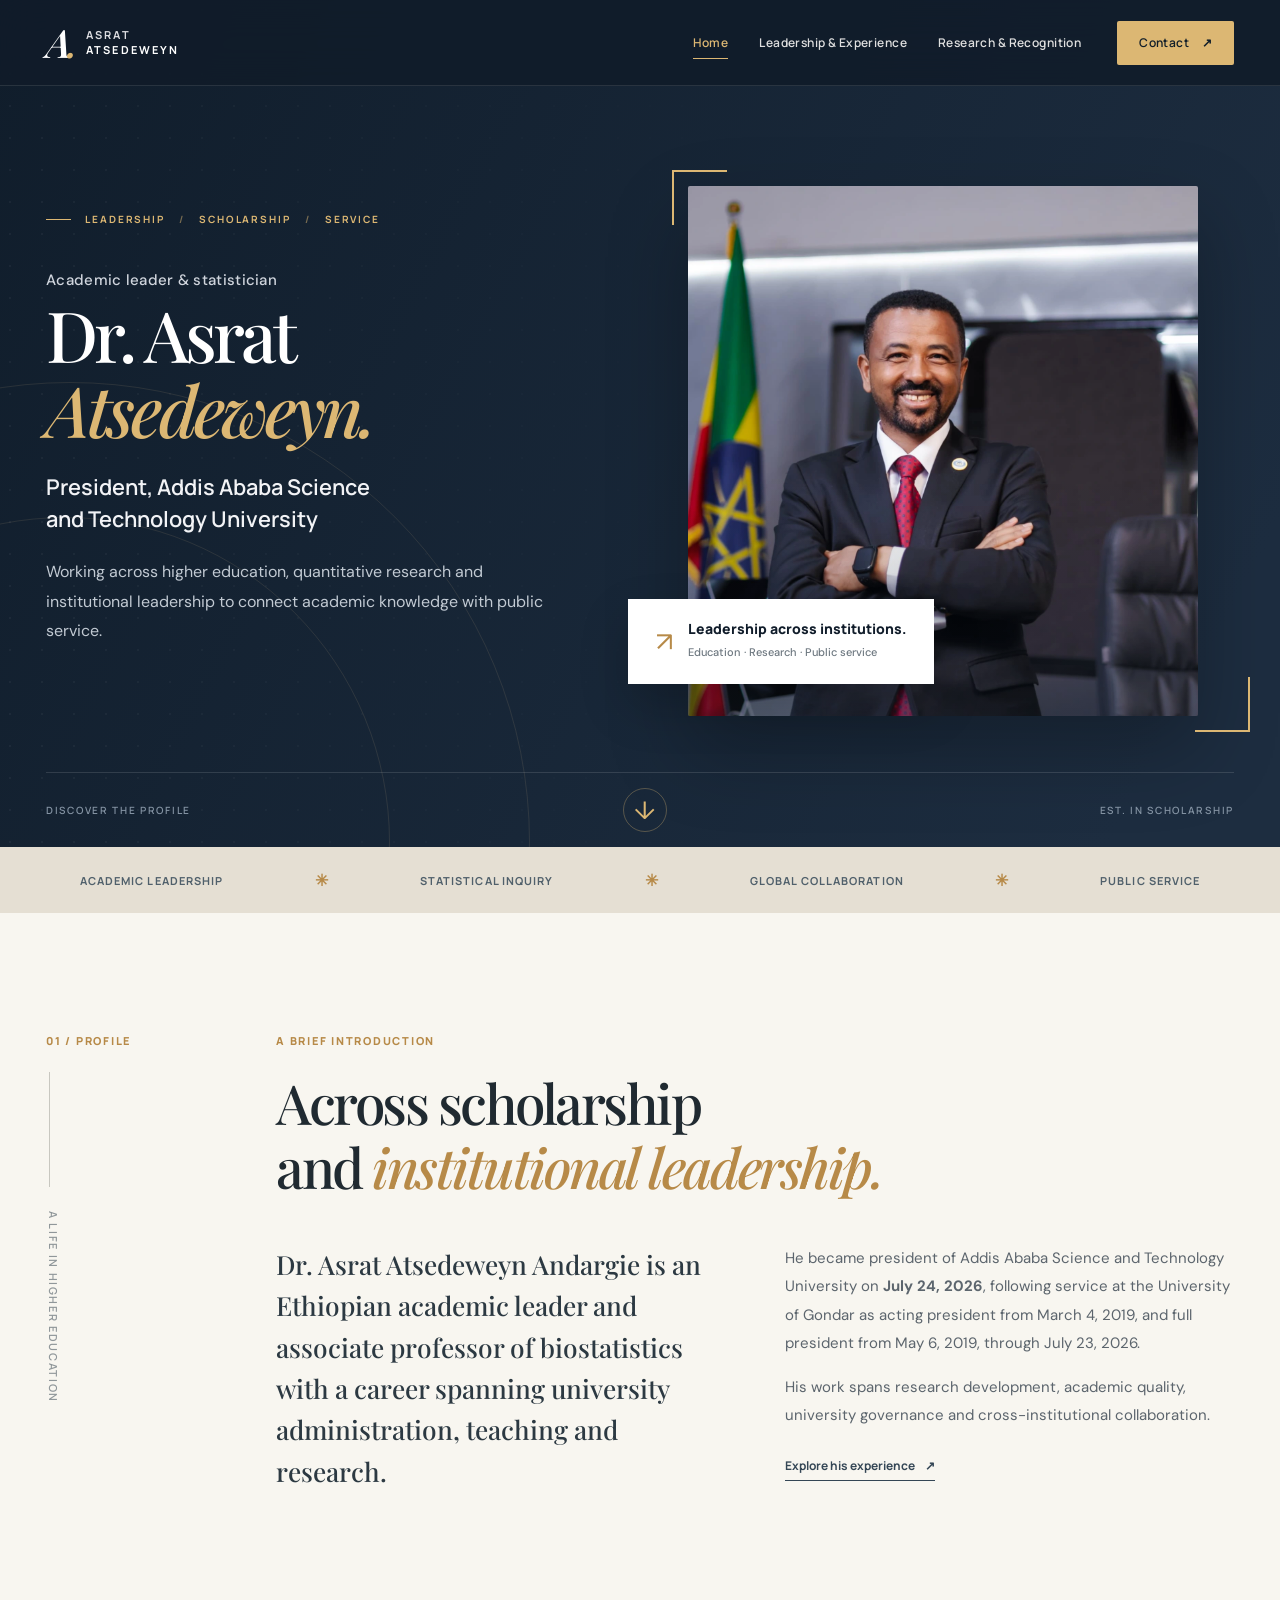
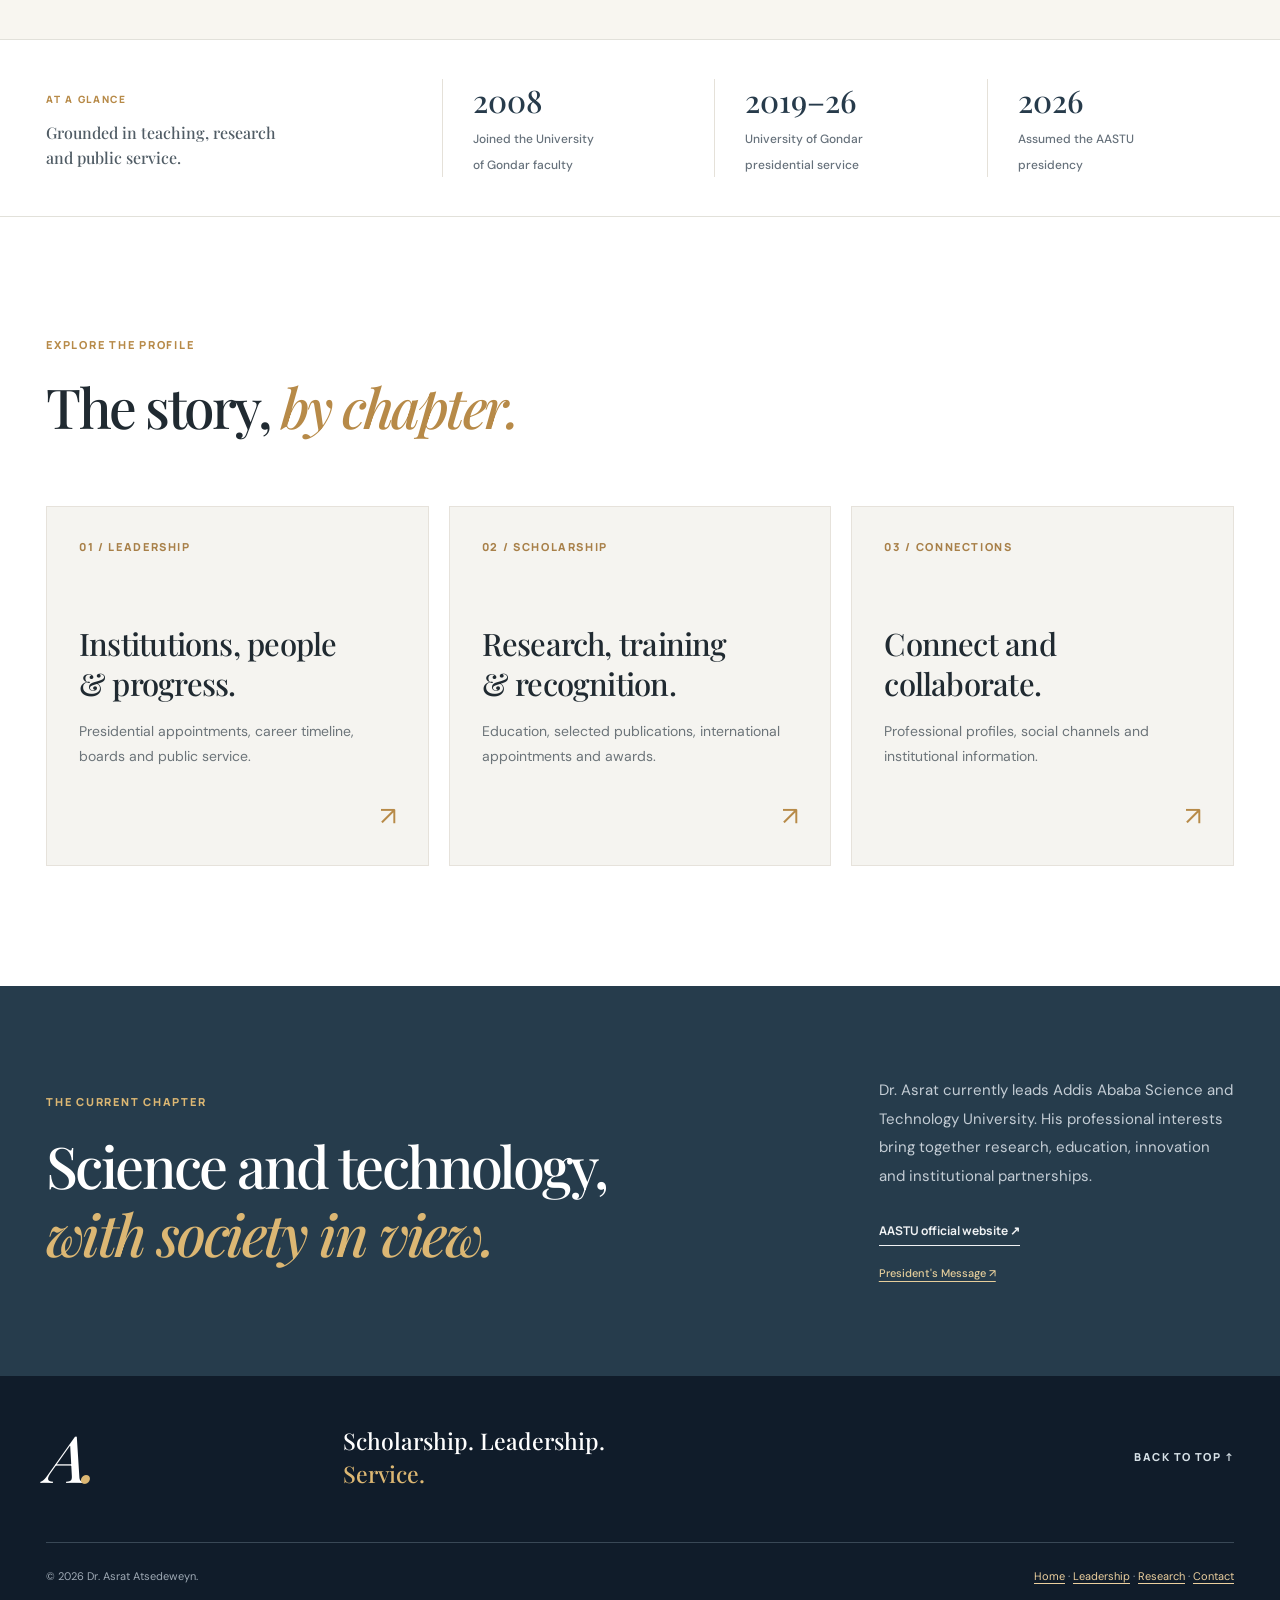
==== commit cc74c8c2: "Update index.html" ====
--- a/index.html
+++ b/index.html
@@ -46,7 +46,7 @@
       </div>
       <div class="hero-visual">
         <div class="photo-frame"><img src="assets/asrat-atsedeweyn.png" alt="Dr. Asrat Atsedeweyn standing with folded arms, wearing a dark suit and red tie" width="800" height="800" fetchpriority="high"><div class="photo-tint" aria-hidden="true"></div></div>
-        <div class="portrait-index" aria-hidden="true">PROFILE / 2026</div>
+        <div class="portrait-index" aria-hidden="true"></div>
         <div class="floating-label"><span class="floating-label-icon">↗</span><div><strong>Leadership across institutions.</strong><span>Education · Research · Public service</span></div></div>
         <div class="portrait-corner portrait-corner-tl" aria-hidden="true"></div><div class="portrait-corner portrait-corner-br" aria-hidden="true"></div>
       </div>
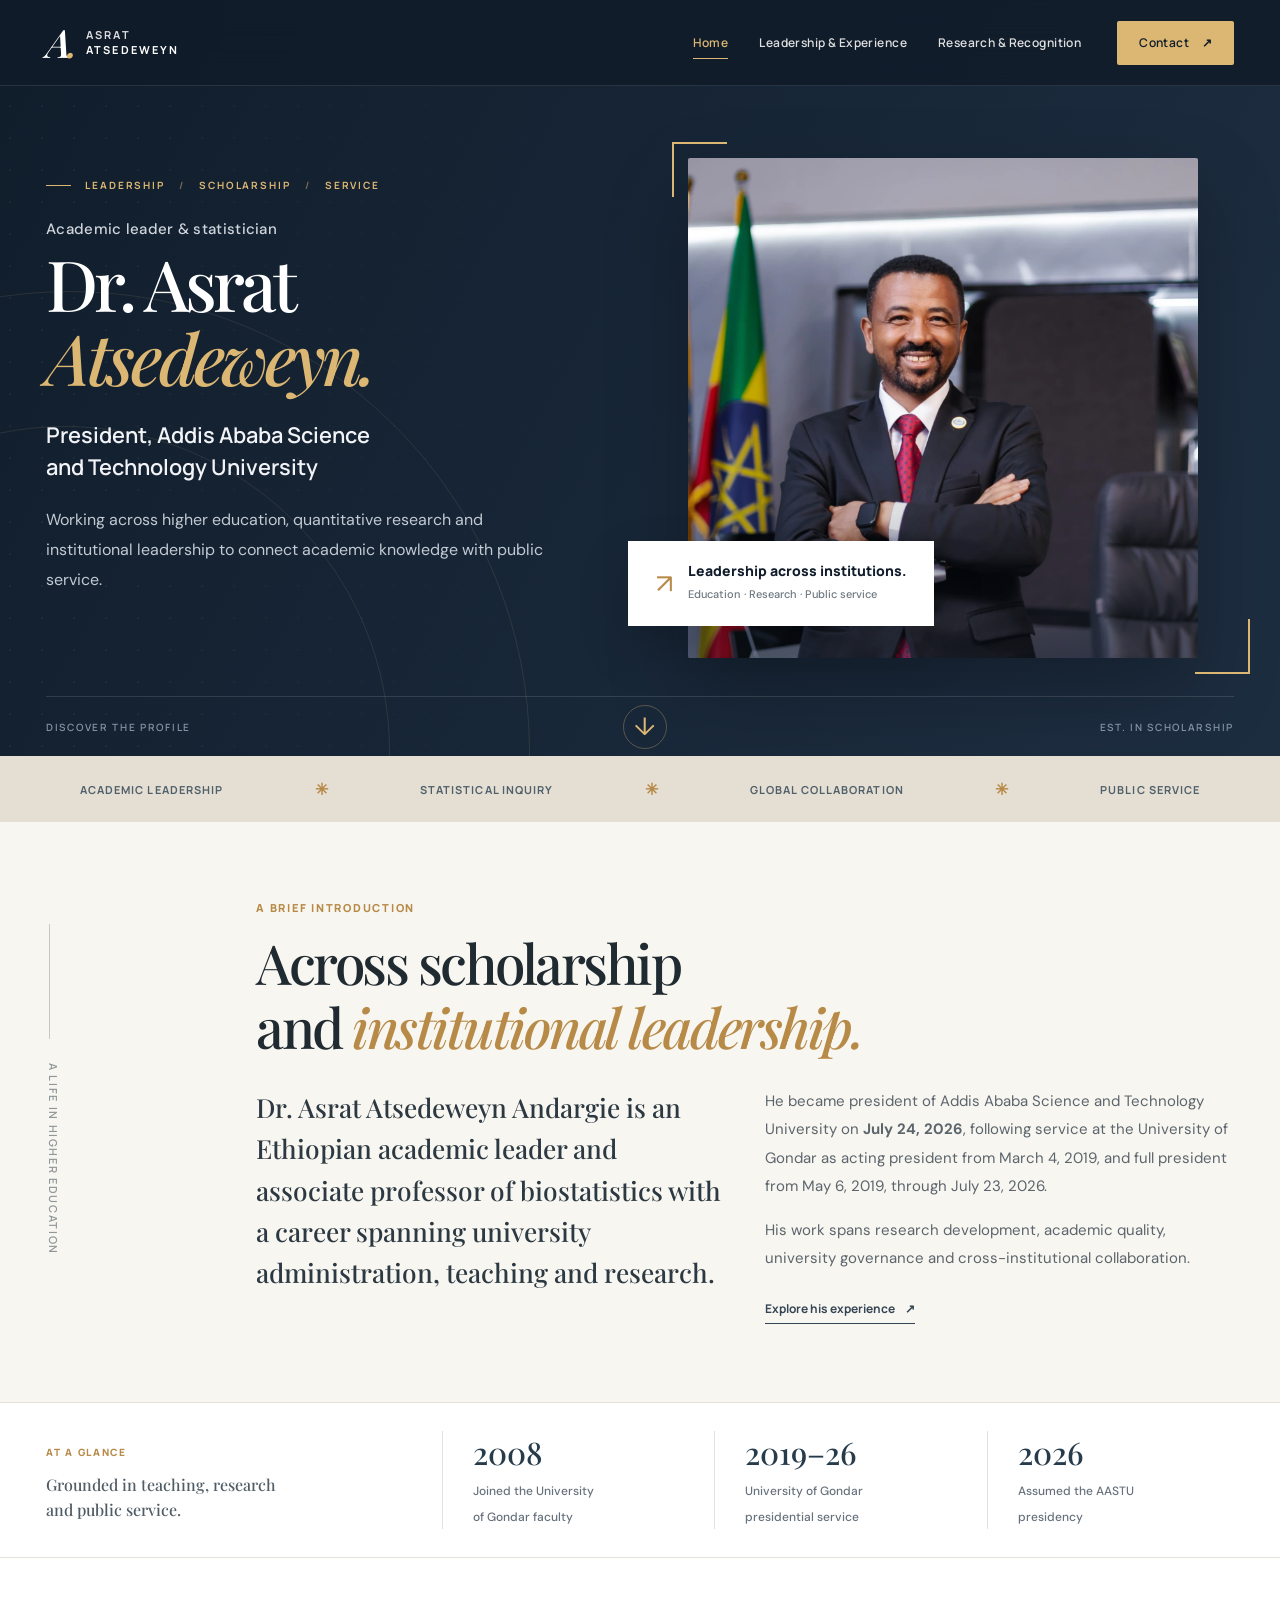
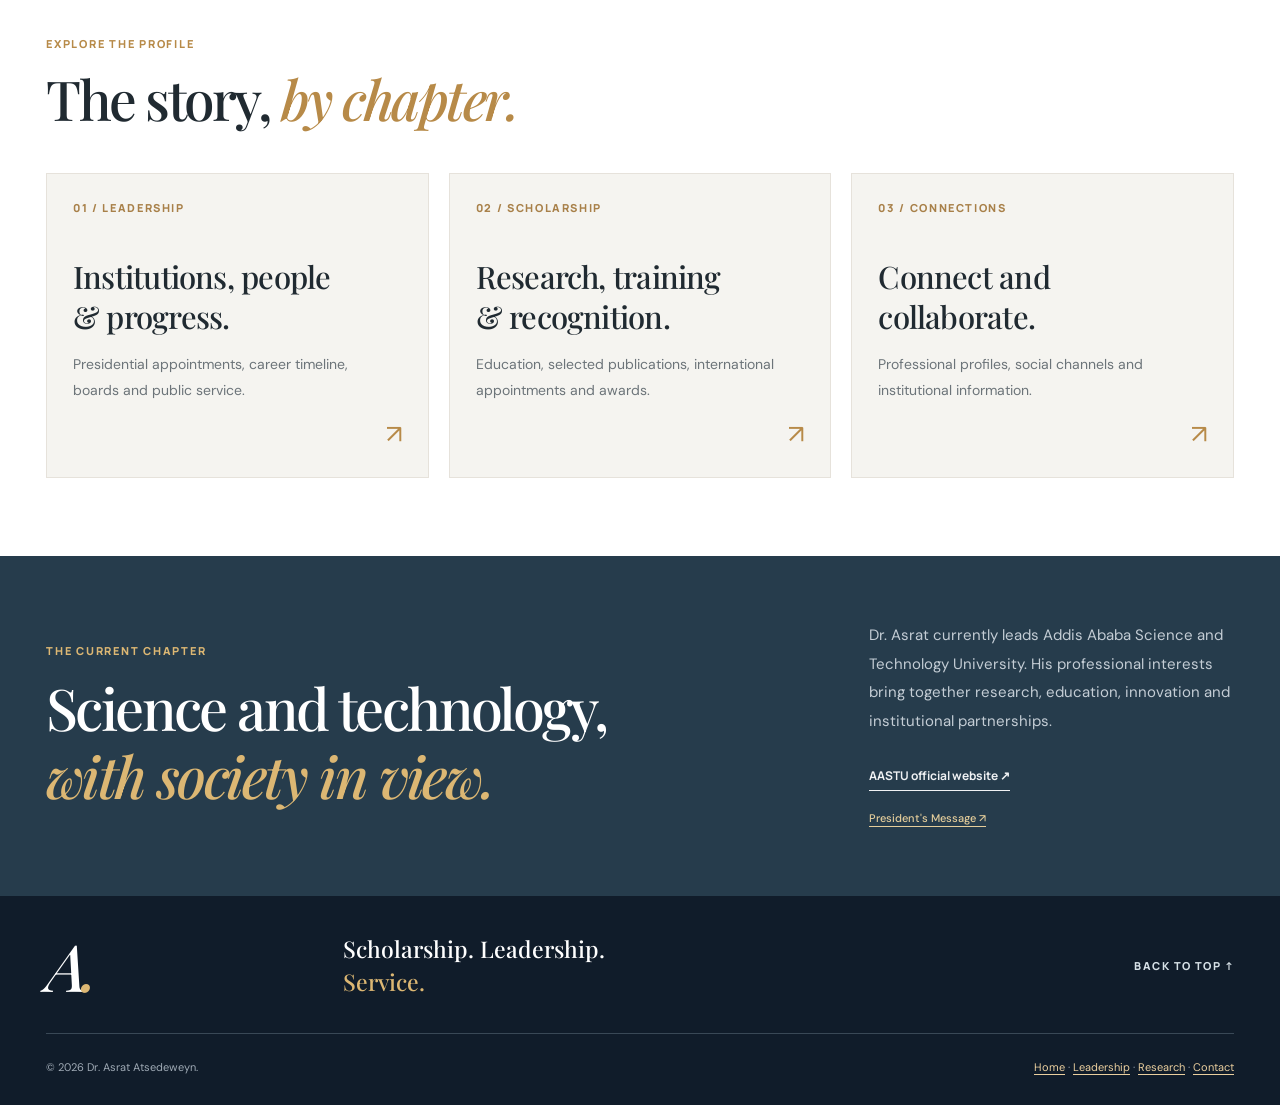
==== commit 5978866f: "Update index.html" ====
--- a/index.html
+++ b/index.html
@@ -54,7 +54,7 @@
     <div class="hero-bottom container"><span>DISCOVER THE PROFILE</span><a href="#about" aria-label="Read biography"><span aria-hidden="true">↓</span></a><span>EST. IN SCHOLARSHIP</span></div>
   </section>
   <div class="marquee-line" aria-hidden="true"><div class="container marquee-inner"><span>Academic leadership</span><i>✳</i><span>Statistical inquiry</span><i>✳</i><span>Global collaboration</span><i>✳</i><span>Public service</span></div></div>
-  <section class="section about-section" id="about"><div class="container about-grid"><div class="section-rail"><span class="section-index">01 / PROFILE</span><div class="rail-divider"></div><span class="rail-side">A life in higher education</span></div><div class="about-main" data-reveal>
+  <section class="section about-section" id="about"><div class="container about-grid"><div class="section-rail"><span class="section-index"></span><div class="rail-divider"></div><span class="rail-side">A life in higher education</span></div><div class="about-main" data-reveal>
     <p class="kicker">A BRIEF INTRODUCTION</p><h2>Across scholarship<br>and <em>institutional leadership.</em></h2>
     <div class="about-copy-grid"><p class="lead">Dr. Asrat Atsedeweyn Andargie is an Ethiopian academic leader and associate professor of biostatistics with a career spanning university administration, teaching and research.</p>
       <div class="about-support"><p>He became president of Addis Ababa Science and Technology University on <strong>July 24, 2026</strong>, following service at the University of Gondar as acting president from March 4, 2019, and full president from May 6, 2019, through July 23, 2026.</p><p>His work spans research development, academic quality, university governance and cross-institutional collaboration.</p><a class="text-link dark-link" href="leadership.html">Explore his experience <span aria-hidden="true">↗</span></a></div>
--- a/styles.css
+++ b/styles.css
@@ -416,3 +416,259 @@
 @media(max-width:650px){.hero-visual{height:min(92vw,495px)}.hero-grid{padding:65px 0 55px}.inner-hero-grid{grid-template-columns:1fr;padding:65px 0 48px;min-height:315px}.inner-hero h1{font-size:clamp(43px,9.6vw,66px)}.inner-intro{font-size:14px}.inner-hero-decor{display:none}.breadcrumb{padding:16px 0}.pathways-grid,.resources-grid,.boards-grid{grid-template-columns:1fr}.pathway-card{min-height:260px}.pathway-card h3{margin-top:25px}.cv-boards{grid-template-columns:1fr;gap:20px}.evidence-card{grid-template-columns:120px 1fr;min-height:330px}.evidence-photo{min-height:330px}.evidence-body{padding:21px 16px}.evidence-body h3{font-size:20px;margin:16px 0 8px}.evidence-body p{font-size:12px}.awards-list>div{grid-template-columns:65px 1fr;gap:5px 15px;padding:22px 4px}.awards-list strong{font-size:19px}.awards-list p{grid-column:2;font-size:12px}.additional-learning li{flex-wrap:wrap;gap:4px}.resources-grid a{min-height:145px}.contact-helper{margin-top:32px}}
 @media(max-width:380px){.evidence-card{grid-template-columns:1fr}.evidence-photo{height:170px;min-height:170px}.evidence-photo img{object-position:50% 34%}}
 @media print{.inner-hero{background:#fff;color:#111;padding-top:0}.inner-hero h1{font-size:44px}.inner-hero h1 em{color:#333}.inner-intro,.breadcrumb{color:#333}.inner-hero-decor{display:none}.inner-hero-grid{min-height:0;padding:20px 0}.site-footer{background:#fff;color:#111}.evidence-photo{display:none}.evidence-card{display:block;min-height:0}.board-card,.pathway-card{min-height:0}.board-card,.evidence-card,.degree-card,.paper{break-inside:avoid}}
+
+/* ==========================================================
+   COMPACT SPACING UPDATE — October 2026
+   Paste this entire block at the very END of styles.css.
+   Reduces extra vertical whitespace while keeping the design.
+   Affects Home, Leadership, Research, and Contact pages.
+   ========================================================== */
+
+/* Shared sections and headings */
+.section { padding: 78px 0; }                   /* was 120px */
+.section-heading { margin-bottom: 42px; }       /* was 67px */
+.kicker { margin-bottom: 16px; }                /* was 23px */
+.about-main h2,
+.research-intro h2,
+.contact-heading h2 { margin-bottom: 28px; }
+
+/* Homepage hero and biography */
+.hero { min-height: 680px; }
+.hero-grid { min-height: 590px; padding-block: 62px 38px; }
+.hero-overline { margin-top: 26px; }
+.hero-visual { height: min(500px, 43vw); }
+.hero-bottom { height: 60px; }
+.about-grid { gap: 45px; }
+.about-copy-grid { gap: 40px; }
+.snapshot-section { padding: 28px 0; }
+
+/* Homepage links to the other pages */
+.pathway-card { min-height: 290px; padding: 26px; }
+.pathway-card h3 { margin-top: 42px; }
+
+/* Page title banners */
+.inner-hero-grid { min-height: 310px; padding: 48px 0 38px; }
+.inner-hero h1 { margin: 10px 0 18px; }
+.breadcrumb { padding: 16px 0; }
+
+/* Experience and leadership */
+.timeline-item { padding: 25px 0; }
+.timeline-rule::before { height: calc(100% + 51px); top: -26px; }
+.impact-top { margin-bottom: 42px; }
+.impact-card { min-height: 255px; padding: 23px; }
+.impact-symbol { height: 54px; }
+.boards-grid { margin: 20px 0 46px; }
+.board-card { min-height: 155px; padding: 25px; }
+.board-card h3 { margin-top: 23px; }
+.cv-boards { padding-top: 32px; gap: 55px; }
+
+/* Research, education, appointments, and awards */
+.research-grid { gap: 65px; }
+.research-topics { margin: 21px 0 23px; }
+.publications-header { padding: 13px 0; }
+.paper { padding: 19px 4px 17px; }
+.education-heading { margin-bottom: 38px; }
+.degree-card { min-height: 225px; padding: 23px 25px; }
+.additional-learning { margin-top: 30px; padding-top: 30px; }
+.evidence-card, .evidence-photo { min-height: 320px; }
+.evidence-body { padding: 26px 24px 22px; }
+.evidence-body h3 { margin-top: 16px; }
+.awards-list > div { padding: 20px 10px; }
+
+/* Contact and common footer */
+.contact-grid { gap: 70px; }
+.contact-option { padding: 18px 0; }
+.contact-helper { margin-top: 35px; }
+.contact-location { margin-top: 24px; }
+.perspective-section { padding: 65px 0; }
+.perspective-grid { gap: 65px; }
+.site-footer { padding: 36px 0 24px; }
+.footer-top { padding-bottom: 34px; }
+
+/* Tablet layout */
+@media (max-width: 850px) {
+  .section { padding: 63px 0; }
+  .section-heading, .impact-top { margin-bottom: 34px; }
+  .hero { min-height: 0; }
+  .hero-grid { min-height: 0; padding: 57px 0 38px; }
+  .hero-visual { height: 440px; }
+  .inner-hero-grid { min-height: 270px; padding: 40px 0 32px; }
+  .research-grid { gap: 35px; }
+  .contact-grid { gap: 35px; }
+  .pathway-card { min-height: 270px; }
+  .pathway-card h3 { margin-top: 30px; }
+  .impact-card { min-height: 235px; }
+  .board-card { min-height: 145px; }
+  .perspective-grid { gap: 28px; }
+}
+
+/* Phone layout */
+@media (max-width: 650px) {
+  .section { padding: 48px 0; }               /* was 70px */
+  .section-heading, .impact-top { margin-bottom: 27px; }
+  .kicker { margin-bottom: 13px; }
+  .about-main h2 { margin-bottom: 20px; }
+  .about-grid { gap: 18px; }
+  .about-copy-grid { gap: 13px; }
+  .hero-grid { padding: 44px 0 32px; gap: 30px; }
+  .hero-overline { margin-top: 19px; }
+  .hero-visual { height: min(88vw, 470px); }
+  .hero-bottom { height: 54px; }
+  .snapshot-section { padding: 23px 0; }
+  .inner-hero-grid { min-height: 0; padding: 45px 0 34px; }
+  .inner-hero h1 { margin-bottom: 14px; }
+  .breadcrumb { padding: 13px 0; }
+  .pathway-card { min-height: 225px; padding: 22px; }
+  .pathway-card h3 { margin-top: 23px; }
+  .timeline-item { padding: 19px 0; }
+  .impact-card { min-height: 0; padding: 19px; }
+  .board-card { min-height: 130px; padding: 22px; }
+  .board-card h3 { margin-top: 17px; }
+  .cv-boards { gap: 18px; }
+  .degree-card { min-height: 190px; }
+  .additional-learning { margin-top: 24px; padding-top: 24px; }
+  .evidence-card, .evidence-photo { min-height: 280px; }
+  .evidence-body { padding: 20px 16px; }
+  .contact-grid { gap: 23px; }
+  .contact-option { padding: 16px 0; }
+  .contact-helper { margin-top: 25px; }
+  .perspective-section { padding: 49px 0; }
+  .site-footer { padding: 30px 0 20px; }
+  .footer-top { padding-bottom: 24px; }
+}
+
+/* Preserve compact, ink-friendly print spacing */
+@media print {
+  .section { padding: 30px 0; }
+  .hero { min-height: 0; }
+  .hero-grid { min-height: 0; padding: 20px 0; }
+  .inner-hero-grid { min-height: 0; padding: 20px 0; }
+}
+
+/* ==========================================================
+   COMPACT SPACING UPDATE — October 2026
+   Paste this entire block at the very END of styles.css.
+   Reduces extra vertical whitespace while keeping the design.
+   Affects Home, Leadership, Research, and Contact pages.
+   ========================================================== */
+
+/* Shared sections and headings */
+.section { padding: 78px 0; }                   /* was 120px */
+.section-heading { margin-bottom: 42px; }       /* was 67px */
+.kicker { margin-bottom: 16px; }                /* was 23px */
+.about-main h2,
+.research-intro h2,
+.contact-heading h2 { margin-bottom: 28px; }
+
+/* Homepage hero and biography */
+.hero { min-height: 680px; }
+.hero-grid { min-height: 590px; padding-block: 62px 38px; }
+.hero-overline { margin-top: 26px; }
+.hero-visual { height: min(500px, 43vw); }
+.hero-bottom { height: 60px; }
+.about-grid { gap: 45px; }
+.about-copy-grid { gap: 40px; }
+.snapshot-section { padding: 28px 0; }
+
+/* Homepage links to the other pages */
+.pathway-card { min-height: 290px; padding: 26px; }
+.pathway-card h3 { margin-top: 42px; }
+
+/* Page title banners */
+.inner-hero-grid { min-height: 310px; padding: 48px 0 38px; }
+.inner-hero h1 { margin: 10px 0 18px; }
+.breadcrumb { padding: 16px 0; }
+
+/* Experience and leadership */
+.timeline-item { padding: 25px 0; }
+.timeline-rule::before { height: calc(100% + 51px); top: -26px; }
+.impact-top { margin-bottom: 42px; }
+.impact-card { min-height: 255px; padding: 23px; }
+.impact-symbol { height: 54px; }
+.boards-grid { margin: 20px 0 46px; }
+.board-card { min-height: 155px; padding: 25px; }
+.board-card h3 { margin-top: 23px; }
+.cv-boards { padding-top: 32px; gap: 55px; }
+
+/* Research, education, appointments, and awards */
+.research-grid { gap: 65px; }
+.research-topics { margin: 21px 0 23px; }
+.publications-header { padding: 13px 0; }
+.paper { padding: 19px 4px 17px; }
+.education-heading { margin-bottom: 38px; }
+.degree-card { min-height: 225px; padding: 23px 25px; }
+.additional-learning { margin-top: 30px; padding-top: 30px; }
+.evidence-card, .evidence-photo { min-height: 320px; }
+.evidence-body { padding: 26px 24px 22px; }
+.evidence-body h3 { margin-top: 16px; }
+.awards-list > div { padding: 20px 10px; }
+
+/* Contact and common footer */
+.contact-grid { gap: 70px; }
+.contact-option { padding: 18px 0; }
+.contact-helper { margin-top: 35px; }
+.contact-location { margin-top: 24px; }
+.perspective-section { padding: 65px 0; }
+.perspective-grid { gap: 65px; }
+.site-footer { padding: 36px 0 24px; }
+.footer-top { padding-bottom: 34px; }
+
+/* Tablet layout */
+@media (max-width: 850px) {
+  .section { padding: 63px 0; }
+  .section-heading, .impact-top { margin-bottom: 34px; }
+  .hero { min-height: 0; }
+  .hero-grid { min-height: 0; padding: 57px 0 38px; }
+  .hero-visual { height: 440px; }
+  .inner-hero-grid { min-height: 270px; padding: 40px 0 32px; }
+  .research-grid { gap: 35px; }
+  .contact-grid { gap: 35px; }
+  .pathway-card { min-height: 270px; }
+  .pathway-card h3 { margin-top: 30px; }
+  .impact-card { min-height: 235px; }
+  .board-card { min-height: 145px; }
+  .perspective-grid { gap: 28px; }
+}
+
+/* Phone layout */
+@media (max-width: 650px) {
+  .section { padding: 48px 0; }               /* was 70px */
+  .section-heading, .impact-top { margin-bottom: 27px; }
+  .kicker { margin-bottom: 13px; }
+  .about-main h2 { margin-bottom: 20px; }
+  .about-grid { gap: 18px; }
+  .about-copy-grid { gap: 13px; }
+  .hero-grid { padding: 44px 0 32px; gap: 30px; }
+  .hero-overline { margin-top: 19px; }
+  .hero-visual { height: min(88vw, 470px); }
+  .hero-bottom { height: 54px; }
+  .snapshot-section { padding: 23px 0; }
+  .inner-hero-grid { min-height: 0; padding: 45px 0 34px; }
+  .inner-hero h1 { margin-bottom: 14px; }
+  .breadcrumb { padding: 13px 0; }
+  .pathway-card { min-height: 225px; padding: 22px; }
+  .pathway-card h3 { margin-top: 23px; }
+  .timeline-item { padding: 19px 0; }
+  .impact-card { min-height: 0; padding: 19px; }
+  .board-card { min-height: 130px; padding: 22px; }
+  .board-card h3 { margin-top: 17px; }
+  .cv-boards { gap: 18px; }
+  .degree-card { min-height: 190px; }
+  .additional-learning { margin-top: 24px; padding-top: 24px; }
+  .evidence-card, .evidence-photo { min-height: 280px; }
+  .evidence-body { padding: 20px 16px; }
+  .contact-grid { gap: 23px; }
+  .contact-option { padding: 16px 0; }
+  .contact-helper { margin-top: 25px; }
+  .perspective-section { padding: 49px 0; }
+  .site-footer { padding: 30px 0 20px; }
+  .footer-top { padding-bottom: 24px; }
+}
+
+/* Preserve compact, ink-friendly print spacing */
+@media print {
+  .section { padding: 30px 0; }
+  .hero { min-height: 0; }
+  .hero-grid { min-height: 0; padding: 20px 0; }
+  .inner-hero-grid { min-height: 0; padding: 20px 0; }
+}
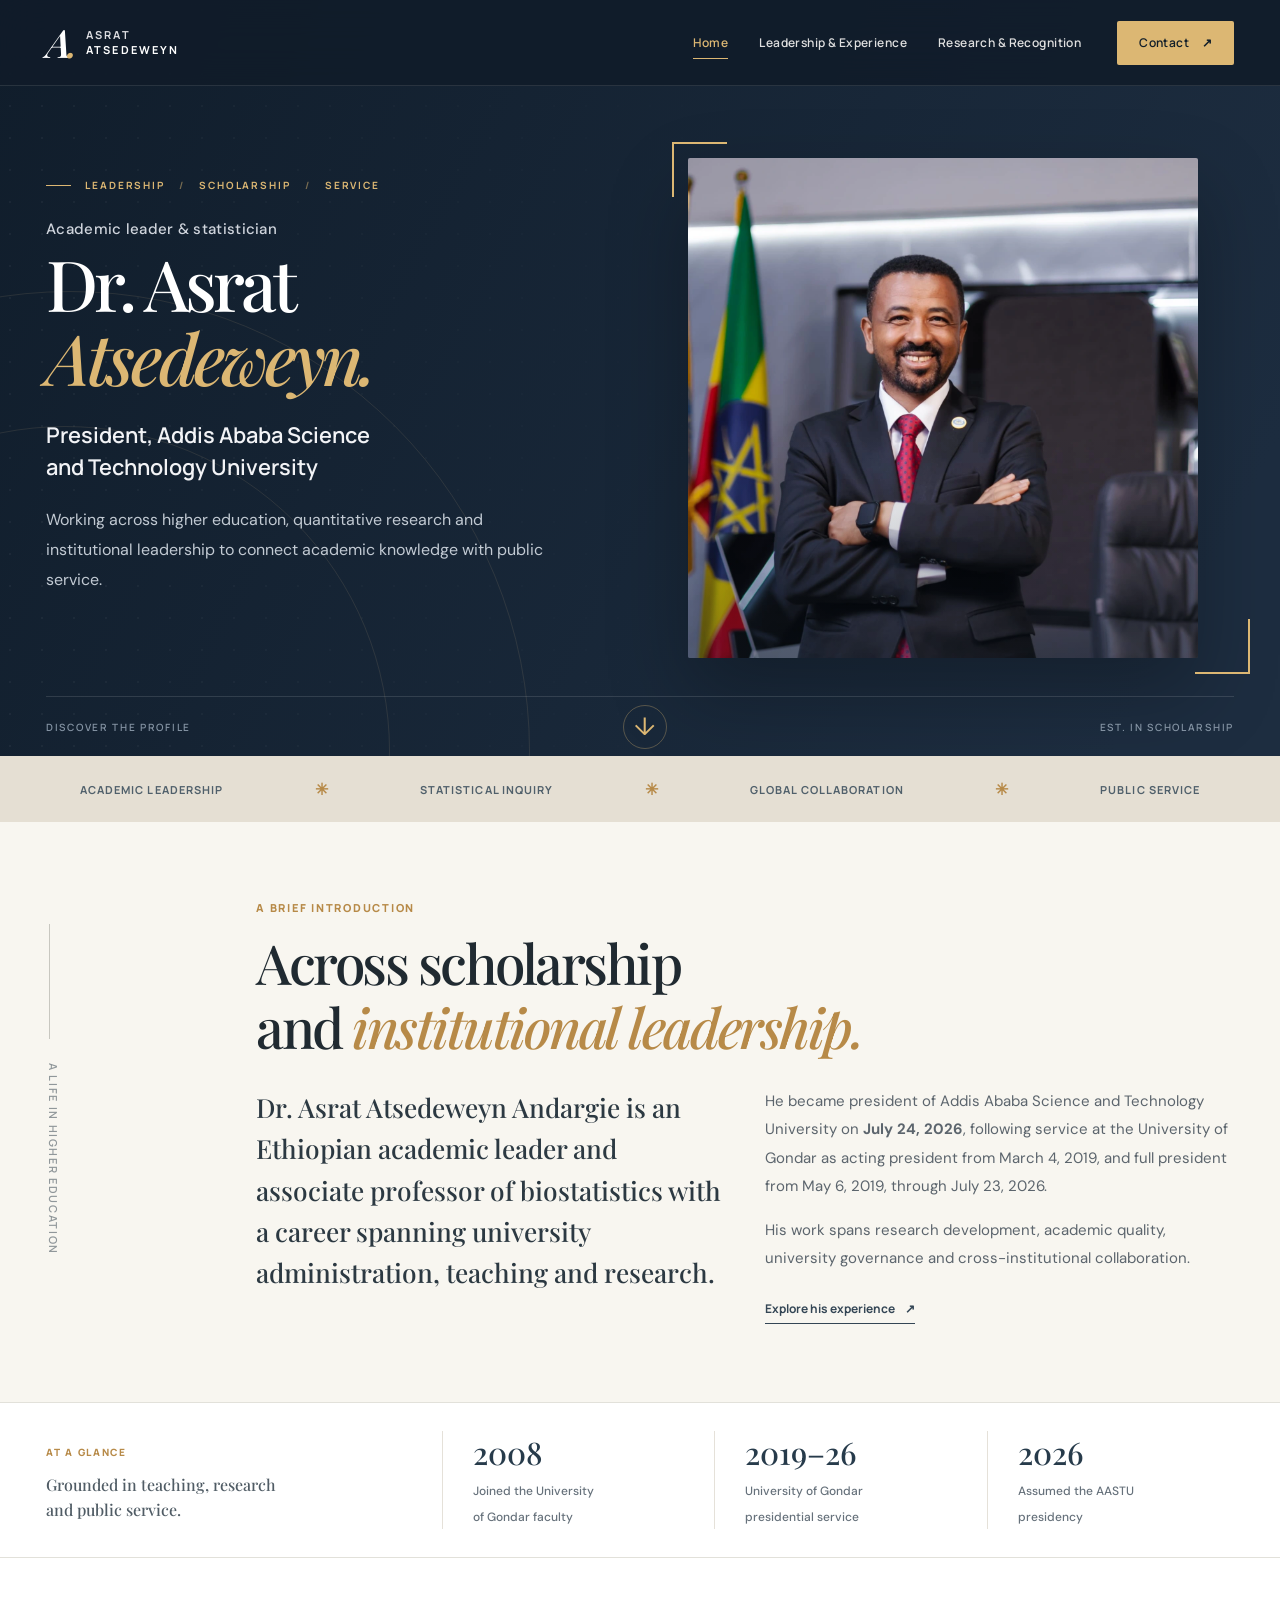
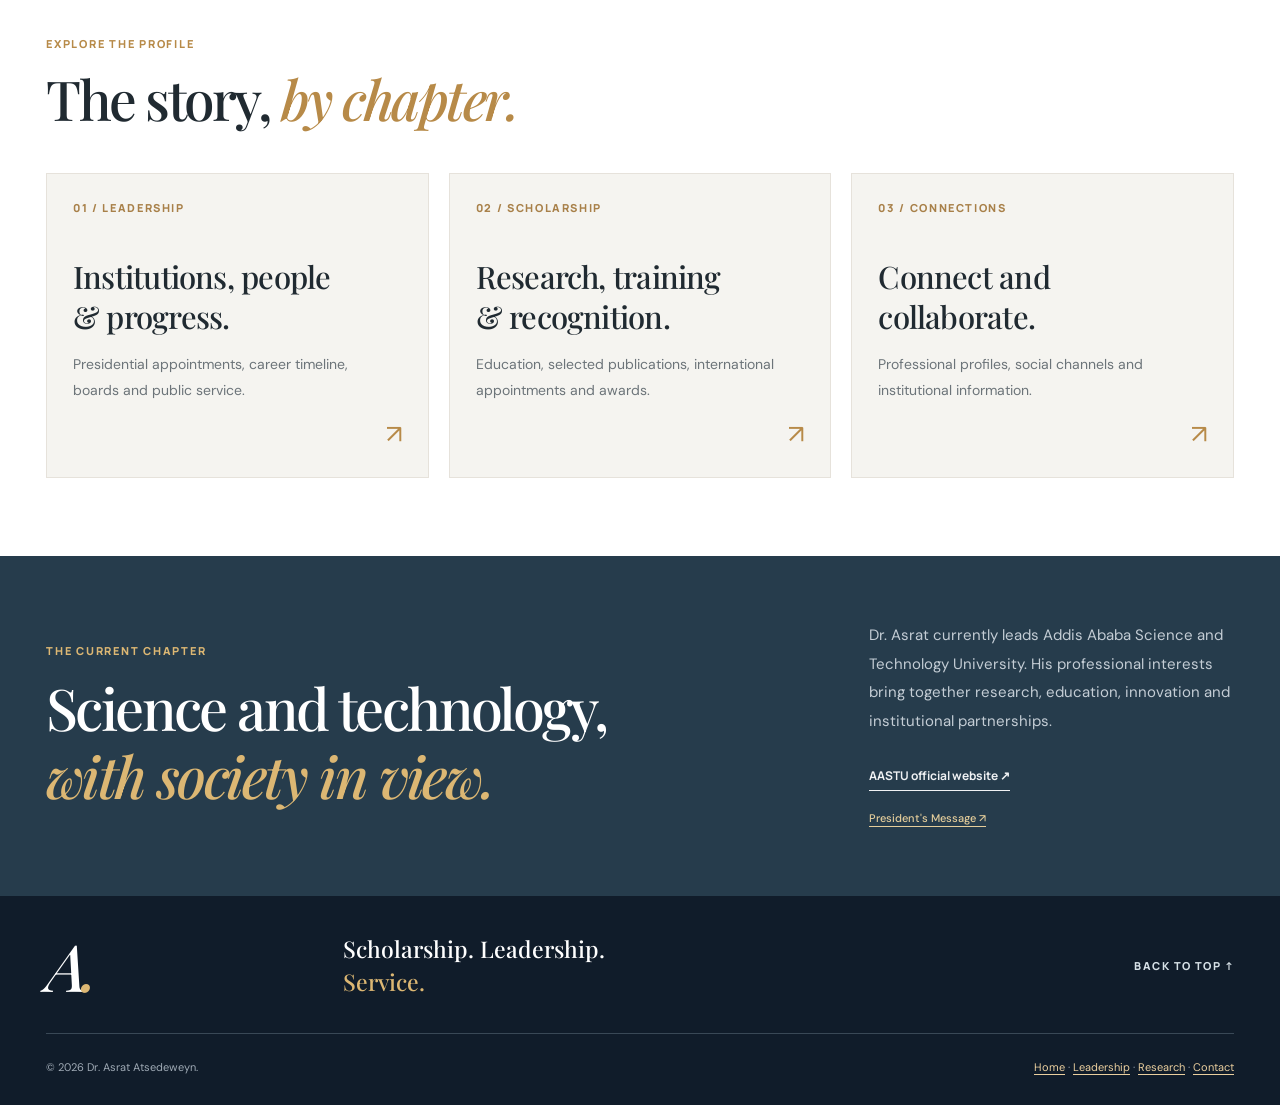
==== commit 41ca5bdb: "Update index.html" ====
--- a/index.html
+++ b/index.html
@@ -47,7 +47,6 @@
       <div class="hero-visual">
         <div class="photo-frame"><img src="assets/asrat-atsedeweyn.png" alt="Dr. Asrat Atsedeweyn standing with folded arms, wearing a dark suit and red tie" width="800" height="800" fetchpriority="high"><div class="photo-tint" aria-hidden="true"></div></div>
         <div class="portrait-index" aria-hidden="true"></div>
-        <div class="floating-label"><span class="floating-label-icon">↗</span><div><strong>Leadership across institutions.</strong><span>Education · Research · Public service</span></div></div>
         <div class="portrait-corner portrait-corner-tl" aria-hidden="true"></div><div class="portrait-corner portrait-corner-br" aria-hidden="true"></div>
       </div>
     </div>
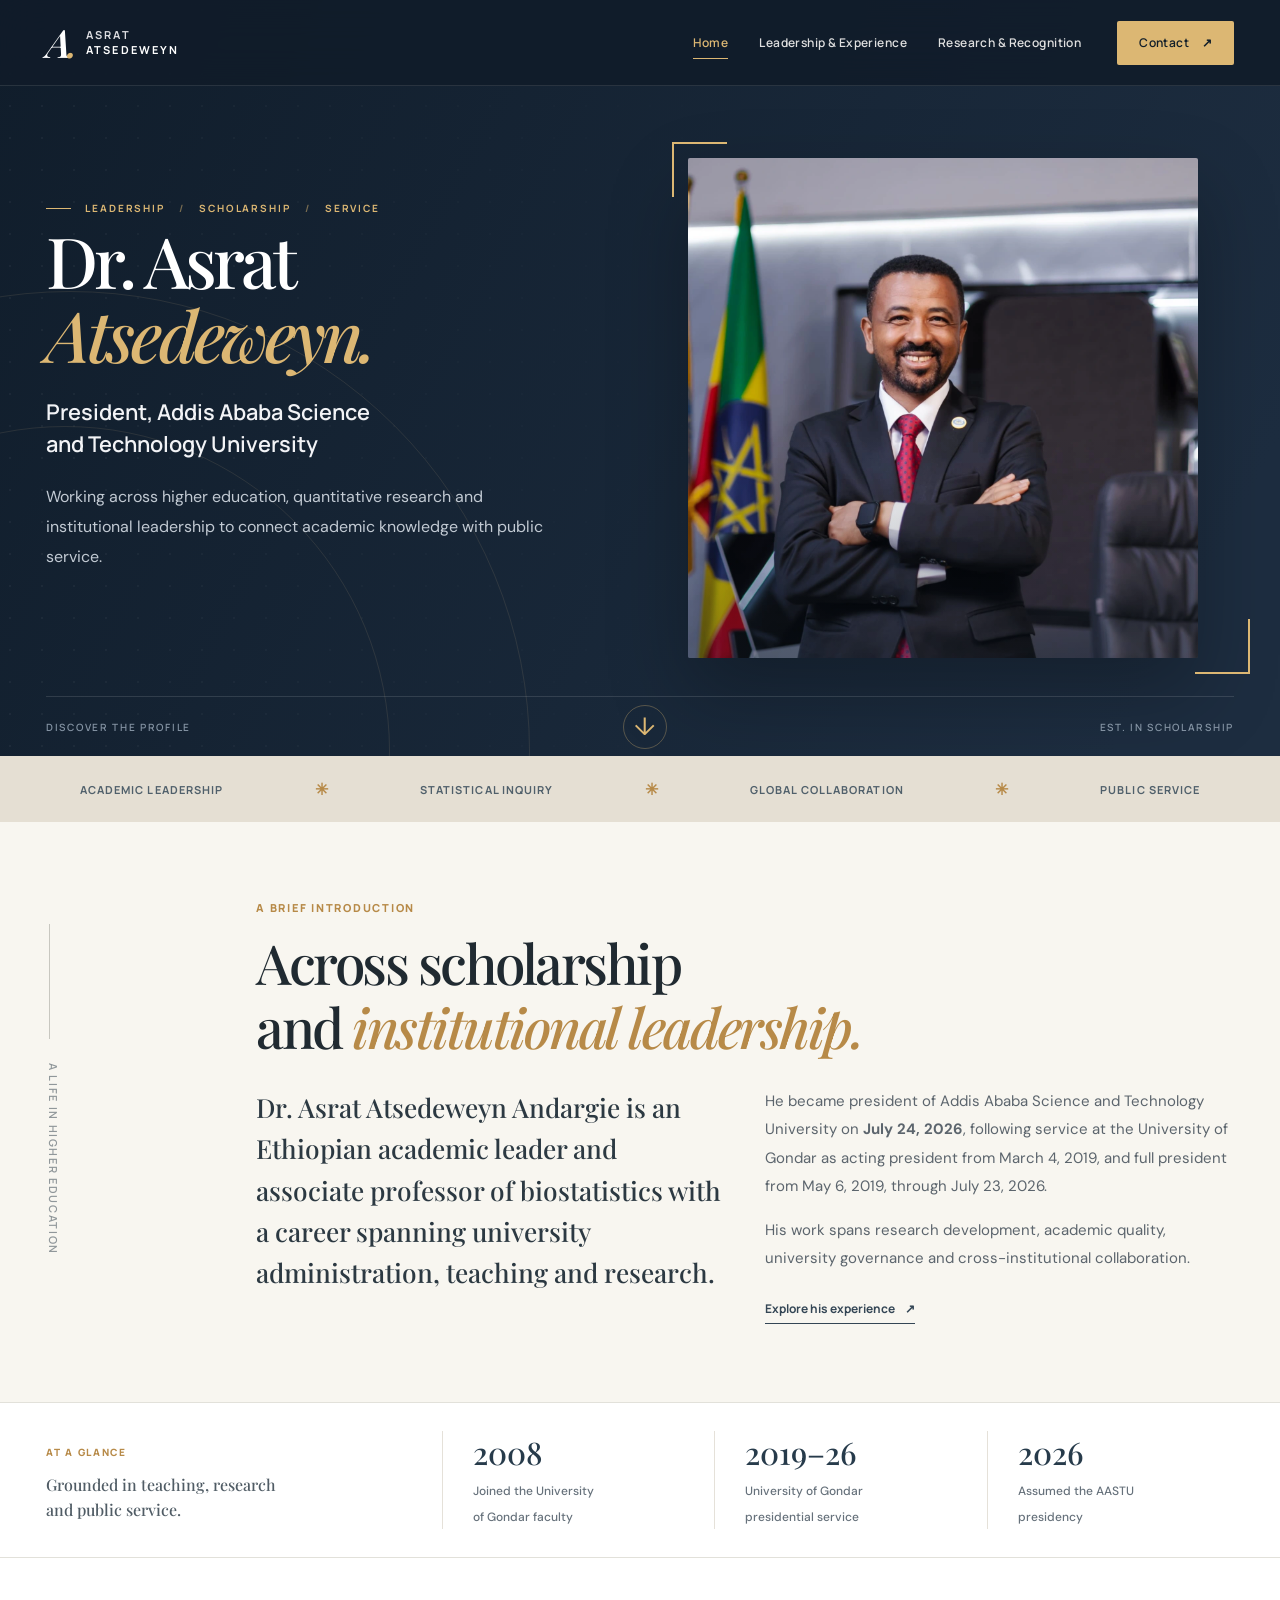
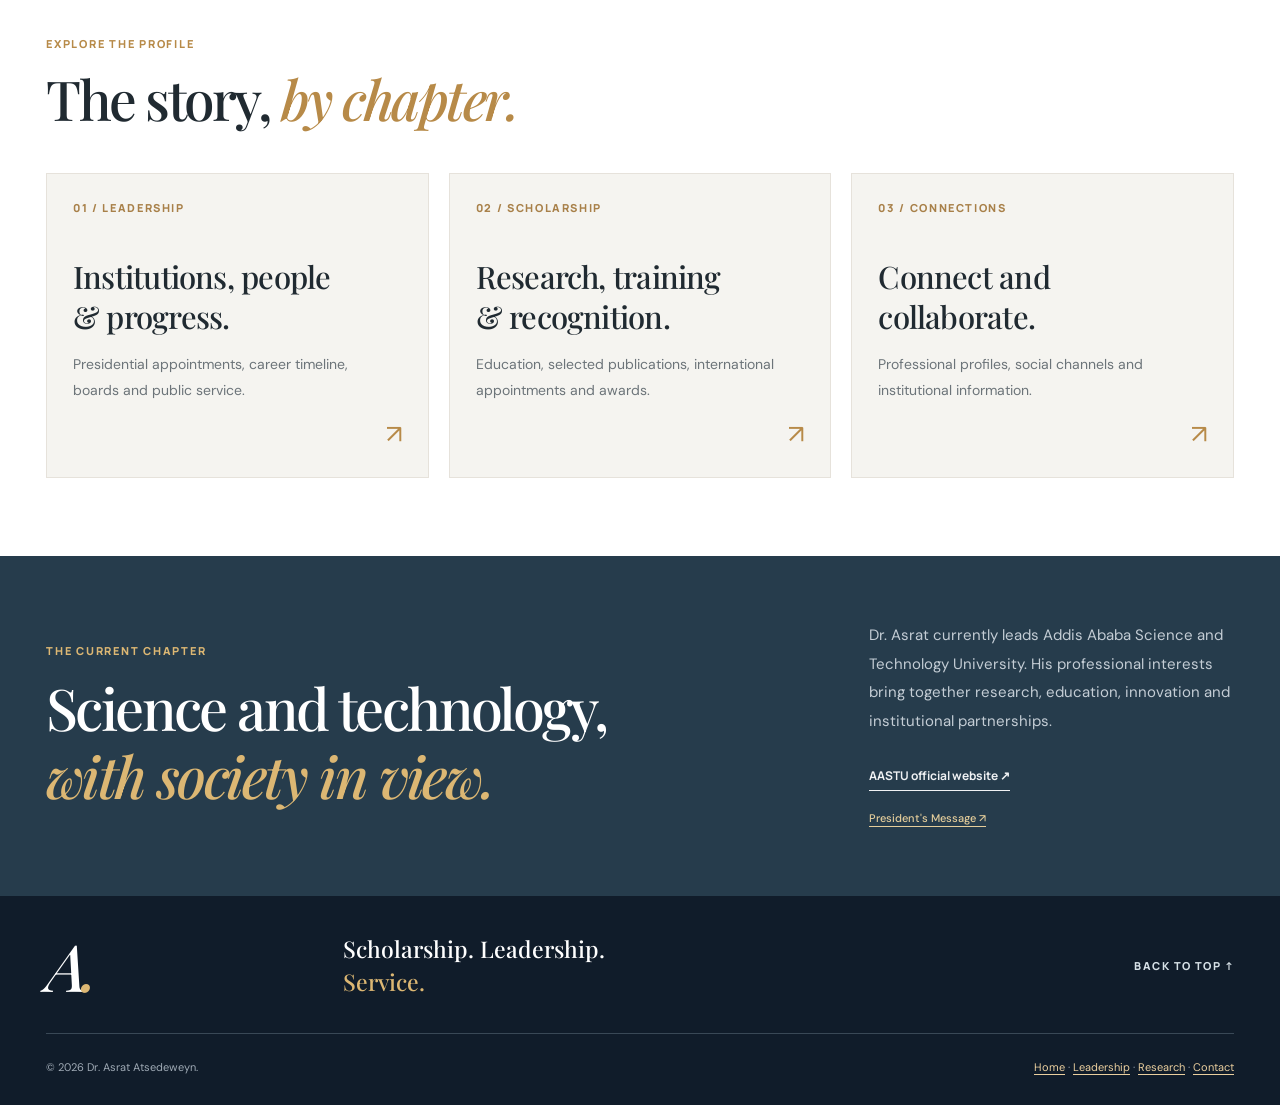
==== commit 048abea9: "Update index.html" ====
--- a/index.html
+++ b/index.html
@@ -38,7 +38,6 @@
     <div class="container hero-grid">
       <div class="hero-copy">
         <div class="eyebrow hero-eyebrow"><span class="eyebrow-line"></span> LEADERSHIP <span class="eyebrow-separator">/</span> SCHOLARSHIP <span class="eyebrow-separator">/</span> SERVICE</div>
-        <div class="hero-overline">Academic leader &amp; statistician</div>
         <h1 id="hero-title">Dr. Asrat<br><em>Atsedeweyn.</em></h1>
         <p class="hero-position">President, Addis Ababa Science<br class="desktop-only"> and Technology University</p>
         <p class="hero-description">Working across higher education, quantitative research and institutional leadership to connect academic knowledge with public service.</p>
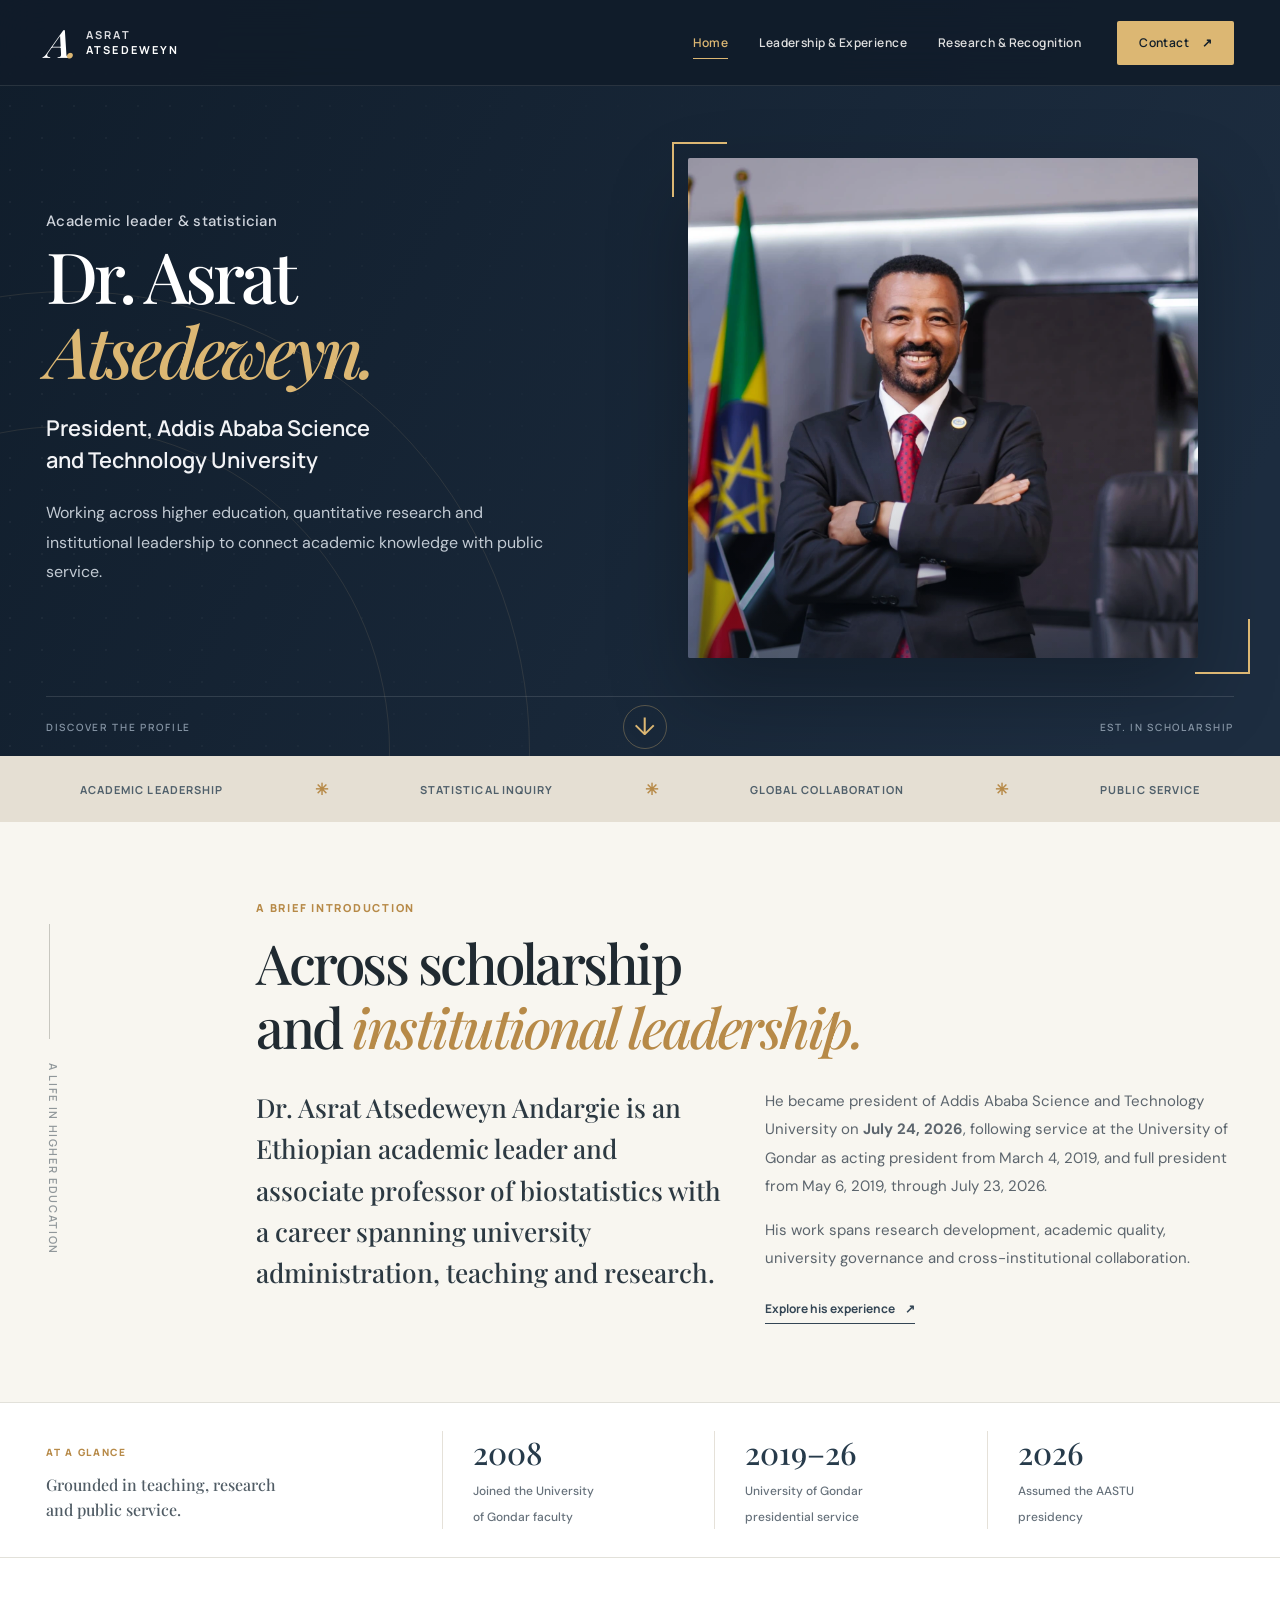
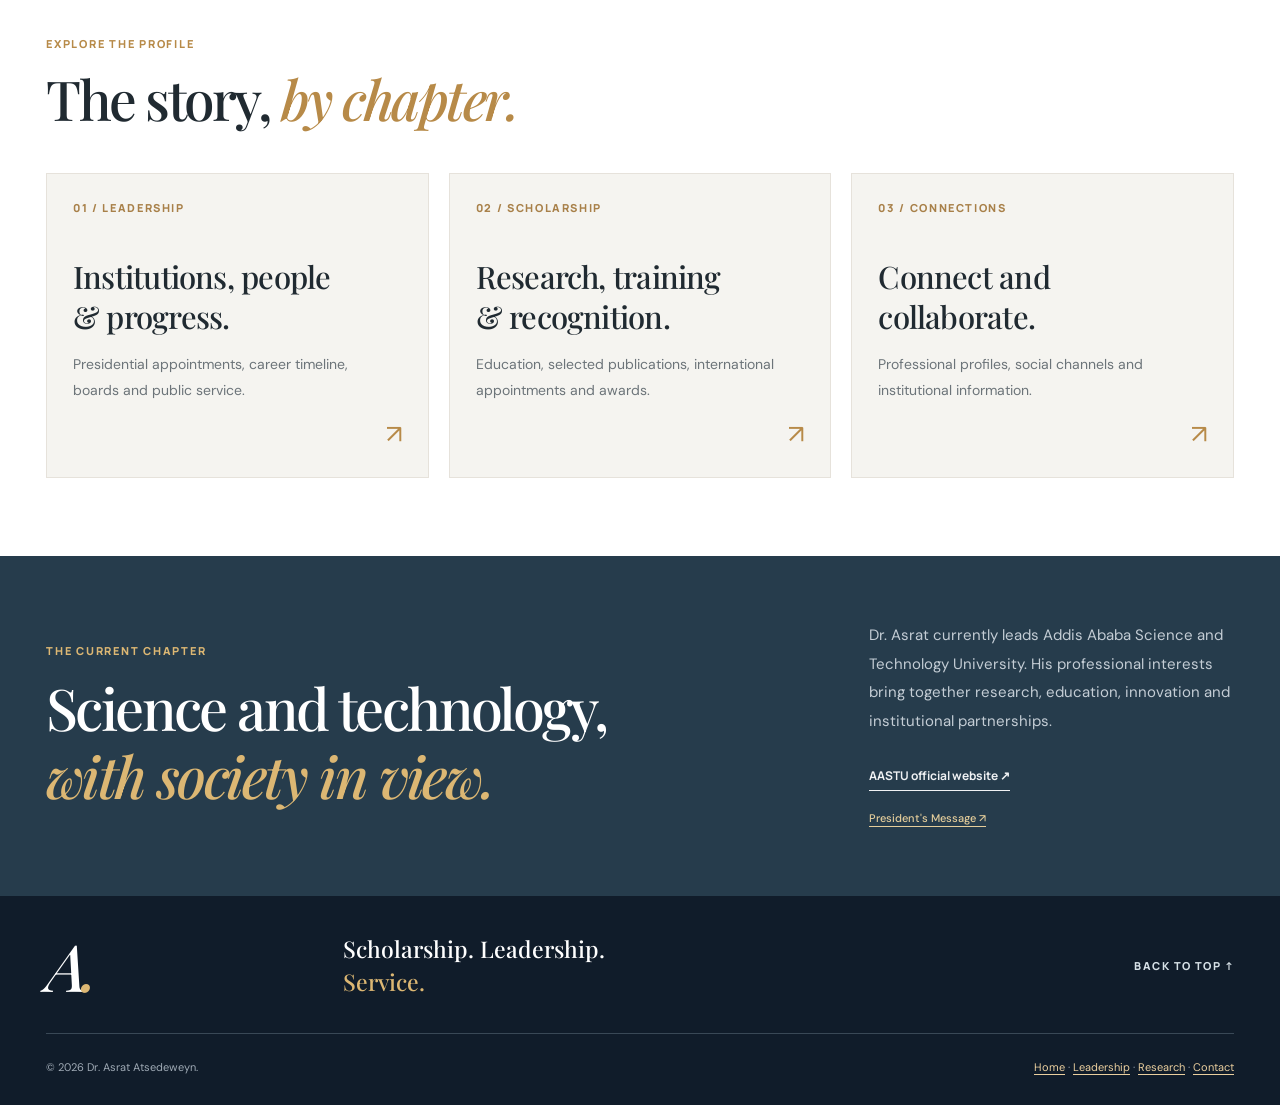
==== commit 43ca99fd: "Update index.html" ====
--- a/index.html
+++ b/index.html
@@ -37,7 +37,7 @@
     <div class="hero-ambient hero-ambient-one" aria-hidden="true"></div><div class="hero-ambient hero-ambient-two" aria-hidden="true"></div>
     <div class="container hero-grid">
       <div class="hero-copy">
-        <div class="eyebrow hero-eyebrow"><span class="eyebrow-line"></span> LEADERSHIP <span class="eyebrow-separator">/</span> SCHOLARSHIP <span class="eyebrow-separator">/</span> SERVICE</div>
+        <div class="hero-overline">Academic leader &amp; statistician</div>
         <h1 id="hero-title">Dr. Asrat<br><em>Atsedeweyn.</em></h1>
         <p class="hero-position">President, Addis Ababa Science<br class="desktop-only"> and Technology University</p>
         <p class="hero-description">Working across higher education, quantitative research and institutional leadership to connect academic knowledge with public service.</p>
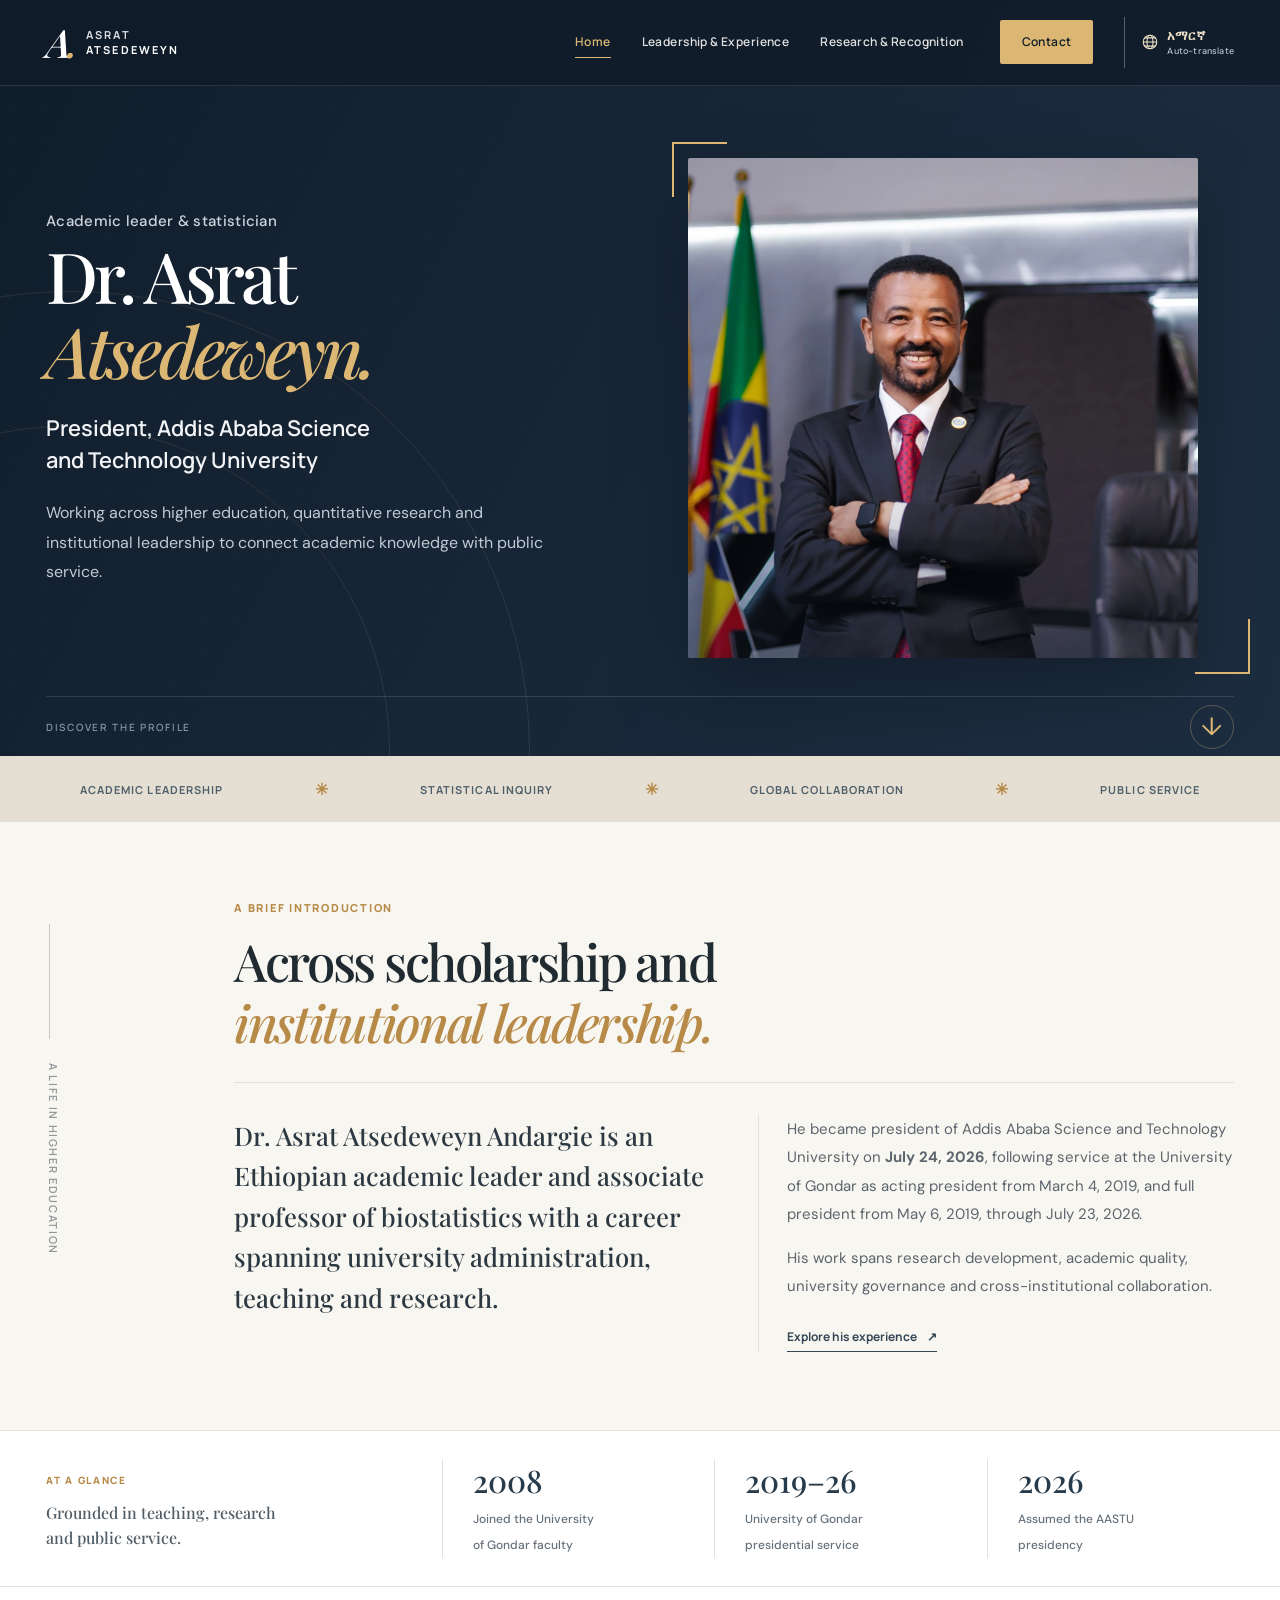
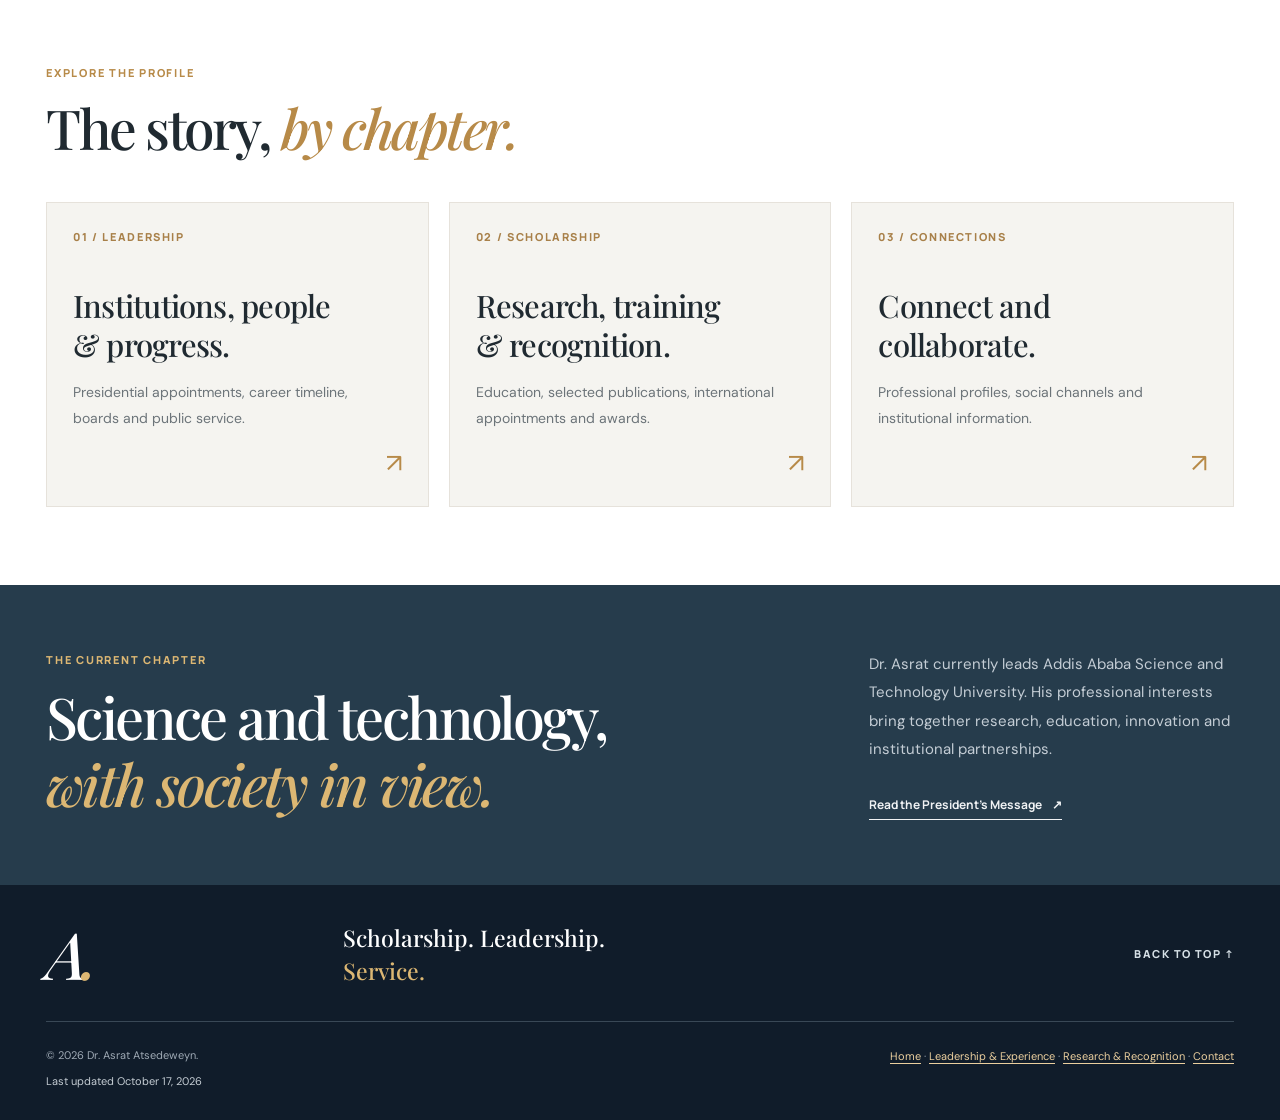
==== commit aa37c595: "Site after Abebe Edits" ====
--- a/index.html
+++ b/index.html
@@ -29,7 +29,7 @@
     <div class="container header-inner">
       <a class="brand" href="index.html" aria-label="Dr. Asrat Atsedeweyn — home"><span class="brand-mark">A<span class="gold-dot">.</span></span><span class="brand-text">ASRAT <b>ATSEDEWEYN</b></span></a>
       <button class="menu-toggle" type="button" aria-controls="main-navigation" aria-expanded="false" aria-label="Open navigation"><span></span><span></span><span></span></button>
-      <nav id="main-navigation" class="site-nav" aria-label="Main navigation"><a href="index.html" class="active" aria-current="page">Home</a><a href="leadership.html" class="">Leadership & Experience</a><a href="scholarship.html" class="">Research & Recognition</a><a href="contact.html" class="nav-contact">Contact <span aria-hidden="true">↗</span></a></nav>
+      <nav id="main-navigation" class="site-nav" aria-label="Main navigation"><a href="index.html" class="active" aria-current="page">Home</a><a href="leadership.html" class="">Leadership &amp; Experience</a><a href="scholarship.html" class="">Research &amp; Recognition</a><a href="contact.html" class="nav-contact">Contact</a><a class="language-link notranslate" href="https://translate.google.com/translate?sl=en&amp;tl=am&amp;u=https%3A%2F%2Fwww.asratatsedeweyn.com%2F" target="_blank" rel="noopener noreferrer" translate="no" aria-label="Translate this page into Amharic with Google Translate (opens a new tab)" title="Automatic Amharic translation via Google Translate"><svg viewBox="0 0 24 24" width="18" height="18" fill="none" stroke="currentColor" stroke-width="1.5" aria-hidden="true"><circle cx="12" cy="12" r="9"/><ellipse cx="12" cy="12" rx="4" ry="9"/><path d="M3 12h18M5 6.5h14M5 17.5h14"/></svg><span><span lang="am">አማርኛ</span><small>Auto-translate</small></span></a></nav>
     </div>
   </header>
 <main id="main">
@@ -49,11 +49,11 @@
         <div class="portrait-corner portrait-corner-tl" aria-hidden="true"></div><div class="portrait-corner portrait-corner-br" aria-hidden="true"></div>
       </div>
     </div>
-    <div class="hero-bottom container"><span>DISCOVER THE PROFILE</span><a href="#about" aria-label="Read biography"><span aria-hidden="true">↓</span></a><span>EST. IN SCHOLARSHIP</span></div>
+    <div class="hero-bottom container"><span>DISCOVER THE PROFILE</span><a href="#about" aria-label="Read biography"><span aria-hidden="true">↓</span></a></div>
   </section>
   <div class="marquee-line" aria-hidden="true"><div class="container marquee-inner"><span>Academic leadership</span><i>✳</i><span>Statistical inquiry</span><i>✳</i><span>Global collaboration</span><i>✳</i><span>Public service</span></div></div>
   <section class="section about-section" id="about"><div class="container about-grid"><div class="section-rail"><span class="section-index"></span><div class="rail-divider"></div><span class="rail-side">A life in higher education</span></div><div class="about-main" data-reveal>
-    <p class="kicker">A BRIEF INTRODUCTION</p><h2>Across scholarship<br>and <em>institutional leadership.</em></h2>
+    <div class="about-heading"><p class="kicker">A BRIEF INTRODUCTION</p><h2><span>Across scholarship and</span><em>institutional leadership.</em></h2></div>
     <div class="about-copy-grid"><p class="lead">Dr. Asrat Atsedeweyn Andargie is an Ethiopian academic leader and associate professor of biostatistics with a career spanning university administration, teaching and research.</p>
       <div class="about-support"><p>He became president of Addis Ababa Science and Technology University on <strong>July 24, 2026</strong>, following service at the University of Gondar as acting president from March 4, 2019, and full president from May 6, 2019, through July 23, 2026.</p><p>His work spans research development, academic quality, university governance and cross-institutional collaboration.</p><a class="text-link dark-link" href="leadership.html">Explore his experience <span aria-hidden="true">↗</span></a></div>
     </div></div></div></section>
@@ -69,7 +69,7 @@
       <a class="pathway-card" href="contact.html" data-reveal><span class="pathway-index">03 / CONNECTIONS</span><h3>Connect and<br>collaborate.</h3><p>Professional profiles, social channels and institutional information.</p><span class="pathway-arrow" aria-hidden="true">↗</span></a>
     </div></div></section>
   <section class="perspective-section"><div class="container perspective-grid"><div><p class="kicker kicker-light">THE CURRENT CHAPTER</p><h2>Science and technology,<br><em>with society in view.</em></h2></div><div class="perspective-side"><p>Dr. Asrat currently leads Addis Ababa Science and Technology University. His professional interests bring together research, education, innovation and institutional partnerships.</p>
-    <a href="https://www.aastu.edu.et/" class="text-link light-link" target="_blank" rel="noopener noreferrer" >AASTU official website ↗</a><br><a href="https://share.google/QoQ7foIaRQadGvqaO" class="quiet-source-link" target="_blank" rel="noopener noreferrer" >President's Message ↗</a>
+    <a class="text-link light-link" href="https://www.aastu.edu.et/presidents-message/" target="_blank" rel="noopener noreferrer">Read the President’s Message <span aria-hidden="true">↗</span></a>
     </div></div></section>
 </main>  <footer class="site-footer">
     <div class="container footer-top">
@@ -78,8 +78,8 @@
       <a href="#top" class="back-top">BACK TO TOP ↑</a>
     </div>
     <div class="container footer-bottom">
-      <p>© 2026 Dr. Asrat Atsedeweyn.</p>
-      <p><a href="index.html">Home</a> · <a href="leadership.html">Leadership</a> · <a href="scholarship.html">Research</a> · <a href="contact.html">Contact</a></p>
+      <p>© 2026 Dr. Asrat Atsedeweyn.<br><span class="last-updated">Last updated <time datetime="2026-10-17">October 17, 2026</time></span></p>
+      <p><a href="index.html">Home</a> · <a href="leadership.html">Leadership &amp; Experience</a> · <a href="scholarship.html">Research &amp; Recognition</a> · <a href="contact.html">Contact</a></p>
     </div>
   </footer>
 </body>
--- a/styles.css
+++ b/styles.css
@@ -545,130 +545,87 @@
   .inner-hero-grid { min-height: 0; padding: 20px 0; }
 }
 
-/* ==========================================================
-   COMPACT SPACING UPDATE — October 2026
-   Paste this entire block at the very END of styles.css.
-   Reduces extra vertical whitespace while keeping the design.
-   Affects Home, Leadership, Research, and Contact pages.
-   ========================================================== */
-
-/* Shared sections and headings */
-.section { padding: 78px 0; }                   /* was 120px */
-.section-heading { margin-bottom: 42px; }       /* was 67px */
-.kicker { margin-bottom: 16px; }                /* was 23px */
-.about-main h2,
-.research-intro h2,
-.contact-heading h2 { margin-bottom: 28px; }
-
-/* Homepage hero and biography */
-.hero { min-height: 680px; }
-.hero-grid { min-height: 590px; padding-block: 62px 38px; }
-.hero-overline { margin-top: 26px; }
-.hero-visual { height: min(500px, 43vw); }
-.hero-bottom { height: 60px; }
-.about-grid { gap: 45px; }
-.about-copy-grid { gap: 40px; }
-.snapshot-section { padding: 28px 0; }
-
-/* Homepage links to the other pages */
-.pathway-card { min-height: 290px; padding: 26px; }
-.pathway-card h3 { margin-top: 42px; }
-
-/* Page title banners */
-.inner-hero-grid { min-height: 310px; padding: 48px 0 38px; }
-.inner-hero h1 { margin: 10px 0 18px; }
-.breadcrumb { padding: 16px 0; }
-
-/* Experience and leadership */
-.timeline-item { padding: 25px 0; }
-.timeline-rule::before { height: calc(100% + 51px); top: -26px; }
-.impact-top { margin-bottom: 42px; }
-.impact-card { min-height: 255px; padding: 23px; }
-.impact-symbol { height: 54px; }
-.boards-grid { margin: 20px 0 46px; }
-.board-card { min-height: 155px; padding: 25px; }
-.board-card h3 { margin-top: 23px; }
-.cv-boards { padding-top: 32px; gap: 55px; }
-
-/* Research, education, appointments, and awards */
-.research-grid { gap: 65px; }
-.research-topics { margin: 21px 0 23px; }
-.publications-header { padding: 13px 0; }
-.paper { padding: 19px 4px 17px; }
-.education-heading { margin-bottom: 38px; }
-.degree-card { min-height: 225px; padding: 23px 25px; }
-.additional-learning { margin-top: 30px; padding-top: 30px; }
-.evidence-card, .evidence-photo { min-height: 320px; }
-.evidence-body { padding: 26px 24px 22px; }
-.evidence-body h3 { margin-top: 16px; }
-.awards-list > div { padding: 20px 10px; }
-
-/* Contact and common footer */
-.contact-grid { gap: 70px; }
-.contact-option { padding: 18px 0; }
-.contact-helper { margin-top: 35px; }
-.contact-location { margin-top: 24px; }
-.perspective-section { padding: 65px 0; }
-.perspective-grid { gap: 65px; }
-.site-footer { padding: 36px 0 24px; }
-.footer-top { padding-bottom: 34px; }
-
-/* Tablet layout */
-@media (max-width: 850px) {
-  .section { padding: 63px 0; }
-  .section-heading, .impact-top { margin-bottom: 34px; }
-  .hero { min-height: 0; }
-  .hero-grid { min-height: 0; padding: 57px 0 38px; }
-  .hero-visual { height: 440px; }
-  .inner-hero-grid { min-height: 270px; padding: 40px 0 32px; }
-  .research-grid { gap: 35px; }
-  .contact-grid { gap: 35px; }
-  .pathway-card { min-height: 270px; }
-  .pathway-card h3 { margin-top: 30px; }
-  .impact-card { min-height: 235px; }
-  .board-card { min-height: 145px; }
-  .perspective-grid { gap: 28px; }
-}
-
-/* Phone layout */
-@media (max-width: 650px) {
-  .section { padding: 48px 0; }               /* was 70px */
-  .section-heading, .impact-top { margin-bottom: 27px; }
-  .kicker { margin-bottom: 13px; }
-  .about-main h2 { margin-bottom: 20px; }
-  .about-grid { gap: 18px; }
-  .about-copy-grid { gap: 13px; }
-  .hero-grid { padding: 44px 0 32px; gap: 30px; }
-  .hero-overline { margin-top: 19px; }
-  .hero-visual { height: min(88vw, 470px); }
-  .hero-bottom { height: 54px; }
-  .snapshot-section { padding: 23px 0; }
-  .inner-hero-grid { min-height: 0; padding: 45px 0 34px; }
-  .inner-hero h1 { margin-bottom: 14px; }
-  .breadcrumb { padding: 13px 0; }
-  .pathway-card { min-height: 225px; padding: 22px; }
-  .pathway-card h3 { margin-top: 23px; }
-  .timeline-item { padding: 19px 0; }
-  .impact-card { min-height: 0; padding: 19px; }
-  .board-card { min-height: 130px; padding: 22px; }
-  .board-card h3 { margin-top: 17px; }
-  .cv-boards { gap: 18px; }
-  .degree-card { min-height: 190px; }
-  .additional-learning { margin-top: 24px; padding-top: 24px; }
-  .evidence-card, .evidence-photo { min-height: 280px; }
-  .evidence-body { padding: 20px 16px; }
-  .contact-grid { gap: 23px; }
-  .contact-option { padding: 16px 0; }
-  .contact-helper { margin-top: 25px; }
-  .perspective-section { padding: 49px 0; }
-  .site-footer { padding: 30px 0 20px; }
-  .footer-top { padding-bottom: 24px; }
-}
-
-/* Preserve compact, ink-friendly print spacing */
-@media print {
-  .section { padding: 30px 0; }
-  .hero { min-height: 0; }
-  .hero-grid { min-height: 0; padding: 20px 0; }
-  .inner-hero-grid { min-height: 0; padding: 20px 0; }
-}
+
+/* Review polish — October 16, 2026 */
+.last-updated{display:inline-block;margin-top:8px;color:#c4ccd3}
+.footer-bottom>p:last-child{max-width:650px;line-height:1.9}
+.site-nav a{white-space:nowrap}
+.contact-option-icon svg{width:23px;height:23px}
+.degree-card:hover{transform:none;box-shadow:none}
+.leadership-practice{display:grid;grid-template-columns:repeat(3,minmax(0,1fr));gap:32px}
+.leadership-practice>div{border-top:1px solid #647283;padding-top:20px}
+.leadership-practice h3{font:600 24px/1.25 var(--serif);color:#fff}
+.leadership-practice p{font-size:15px;color:#c4ced8}
+.institutional-status{font-size:13px;color:#c4ced8;margin:20px 0 0}
+.evidence-photo{display:flex;align-items:flex-start;justify-content:center;padding:12px;min-height:0}
+.evidence-photo img{position:static;width:100%;height:auto;object-fit:contain;filter:none}
+.not-found{padding-top:var(--header-height);min-height:65vh;background:var(--navy);color:#fff}
+.not-found .container{padding-block:70px}
+.not-found h1{font:500 clamp(42px,6vw,78px)/1.1 var(--serif)}
+.not-found p{max-width:560px;color:#c4ced8}
+@media(max-width:1000px){
+ .brand-text{letter-spacing:.1em;font-size:10px}
+ .header-inner{gap:16px}.site-nav{gap:12px}.site-nav a{font-size:10px}
+}
+@media(max-width:850px){
+ .site-nav a{font-size:14px}
+ .leadership-practice{grid-template-columns:1fr;gap:14px}
+ html:not(.js-enabled) .site-header{position:relative;height:auto}
+ html:not(.js-enabled) .header-inner{flex-wrap:wrap;padding-block:15px}
+ html:not(.js-enabled) .site-nav{display:flex;position:static;max-height:none;box-shadow:none;width:100%;padding:0}
+ html:not(.js-enabled) .menu-toggle{display:none}
+ html:not(.js-enabled) .hero,html:not(.js-enabled) .inner-hero{padding-top:0}
+}
+@media(max-width:650px){
+ .evidence-card{grid-template-columns:1fr;min-height:0}
+ .evidence-photo{min-height:0;height:auto;padding:20px}
+ .evidence-photo img{max-height:420px;width:auto;max-width:100%}
+ .contact-heading,.contact-options,.perspective-grid>div{min-width:0}
+ .inner-hero h1,.perspective-section h2{overflow-wrap:break-word}
+}
+@media print{[data-reveal].reveal-ready{opacity:1;transform:none}.last-updated{color:#333}}
+
+/* Content remains visible during fast scrolling and fragment navigation. */
+[data-reveal].reveal-ready{opacity:1!important;transform:none!important}
+
+/* Homepage introduction and language navigation — October 17, 2026 */
+.about-main,.about-copy-grid>*{min-width:0}
+.about-grid{grid-template-columns:140px minmax(0,1fr);gap:48px}
+.about-heading{padding-bottom:28px;border-bottom:1px solid var(--line);margin-bottom:32px}
+.about-heading h2{font-size:clamp(36px,4vw,60px);line-height:1.2;max-width:100%;margin:0}
+.about-heading h2 span,.about-heading h2 em{display:block;overflow-wrap:normal}
+.about-copy-grid{grid-template-columns:minmax(0,1fr) minmax(0,1fr);gap:48px;align-items:start}
+.about-copy-grid .lead{margin:0;font-size:clamp(22px,2vw,27px)}
+.about-support{padding-left:28px;border-left:1px solid var(--line)}
+.site-nav .language-link{display:flex;align-items:center;gap:8px;padding:10px 0 10px 16px;border-left:1px solid #57616d;color:#f1e4c9;font-size:13px;line-height:1.35;letter-spacing:0;min-height:44px}
+.site-nav .language-link::after{display:none}
+.language-link>span{display:flex;flex-direction:column;gap:2px}
+.language-link small{font:500 9px/1.3 var(--sans);color:#bdc6d0;letter-spacing:.02em}
+.language-link svg{flex-shrink:0}
+.contact-helper .contact-note{margin-bottom:0}
+@media(min-width:851px) and (max-width:1100px){
+ .menu-toggle{display:block}
+ .site-nav{display:none;position:absolute;top:var(--header-height);left:0;right:0;background:#101c2a;padding:24px 25px 28px;flex-direction:column;align-items:stretch;gap:0;box-shadow:0 20px 25px rgba(0,0,0,.25);max-height:calc(100vh - var(--header-height));overflow:auto}
+ .site-nav.is-open{display:flex}
+ .site-nav a{font-size:14px;padding:18px 7px;border-bottom:1px solid #324351}
+ .site-nav a:not(.nav-contact)::after{display:none}
+ .site-nav .nav-contact{align-self:flex-start;margin:19px 0 0;padding:17px 24px}
+ .menu-toggle.is-open span:nth-child(1){transform:translateY(7px) rotate(45deg)}
+ .menu-toggle.is-open span:nth-child(2){opacity:0}
+ .menu-toggle.is-open span:nth-child(3){transform:translateY(-7px) rotate(-45deg)}
+}
+@media(max-width:1100px){
+ .site-nav .language-link{align-self:flex-start;border-left:0;border-bottom:0;padding:16px 7px 0;margin-top:8px}
+ html:not(.js-enabled) .site-header{position:relative;height:auto}
+ html:not(.js-enabled) .header-inner{flex-wrap:wrap;padding-block:15px}
+ html:not(.js-enabled) .site-nav{display:flex;position:static;max-height:none;box-shadow:none;width:100%;padding:0}
+ html:not(.js-enabled) .menu-toggle{display:none}
+ html:not(.js-enabled) .hero,html:not(.js-enabled) .inner-hero{padding-top:0}
+}
+@media(max-width:850px){.about-grid{grid-template-columns:1fr;gap:24px}}
+@media(max-width:650px){
+ .about-heading{padding-bottom:24px;margin-bottom:24px}
+ .about-heading h2{font-size:clamp(34px,8.4vw,48px)}
+ .about-copy-grid{grid-template-columns:1fr;gap:24px}
+ .about-support{padding-left:0;border-left:0}
+}
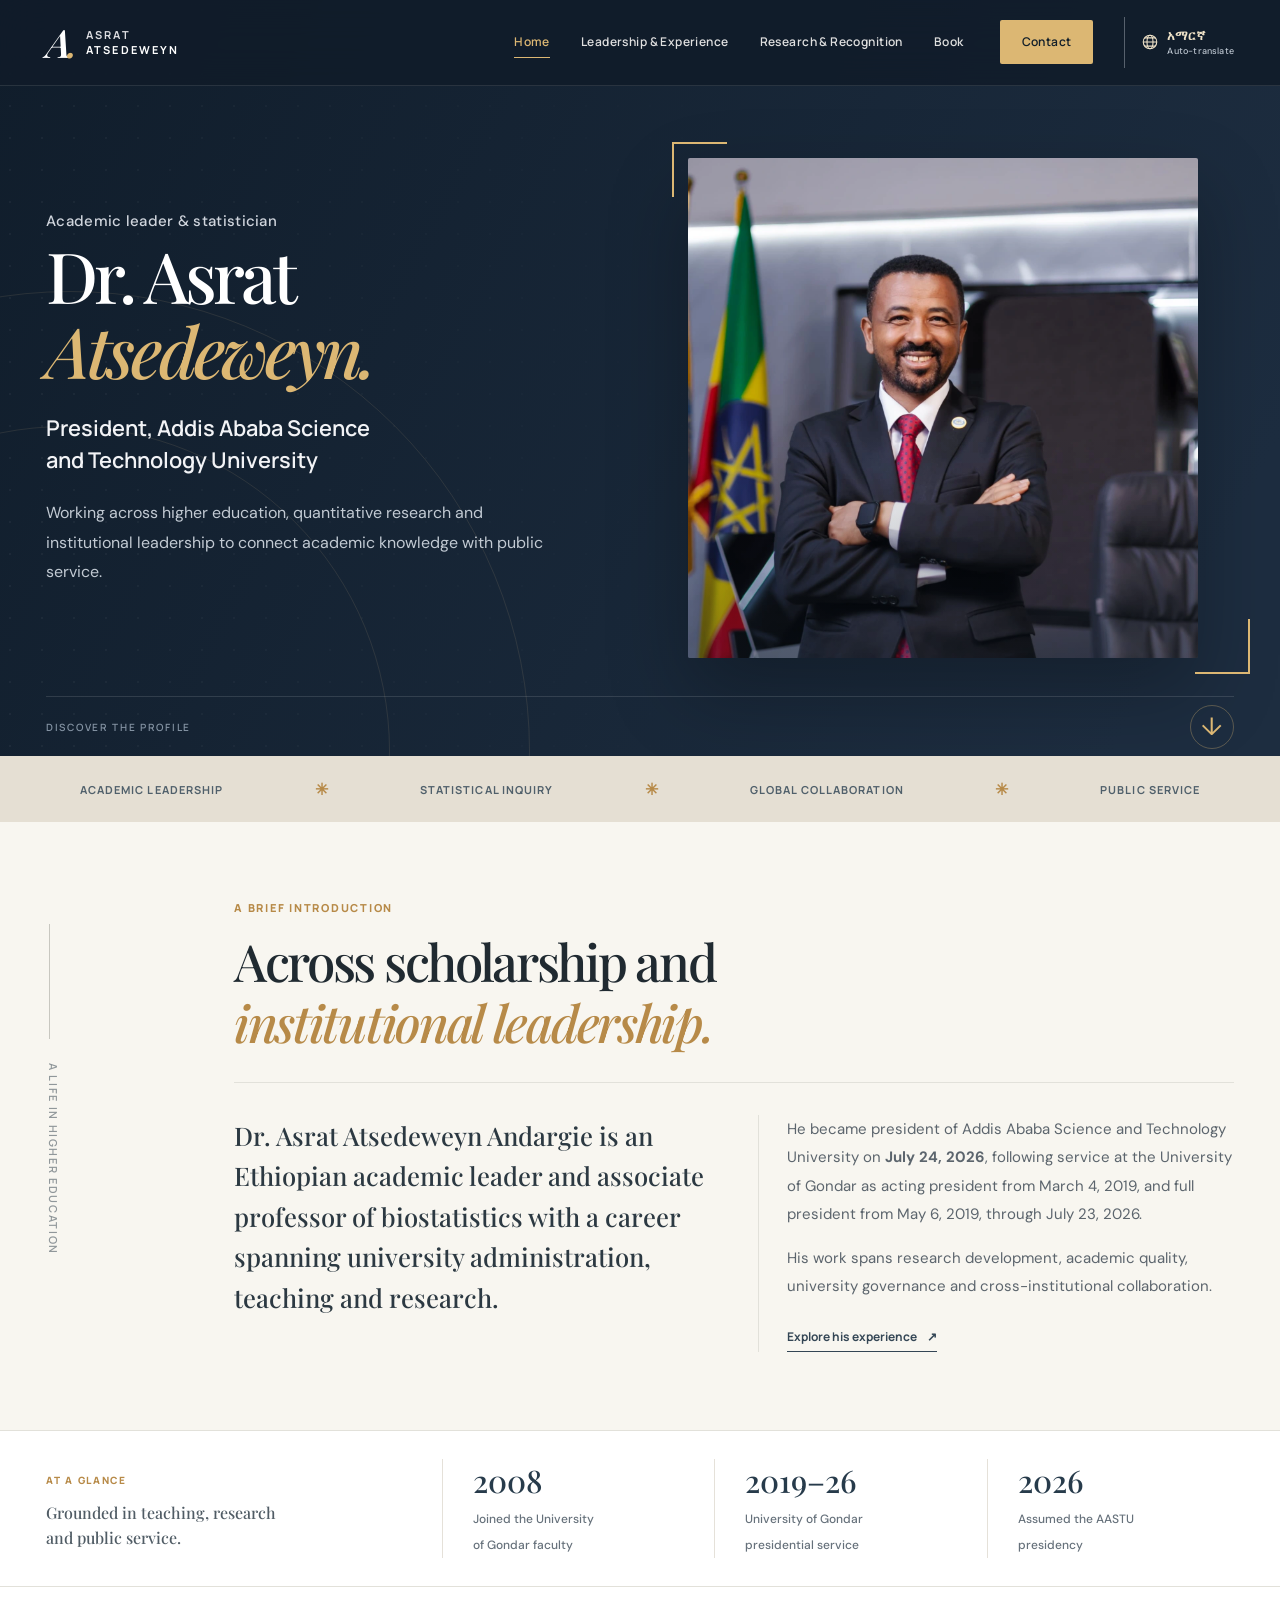
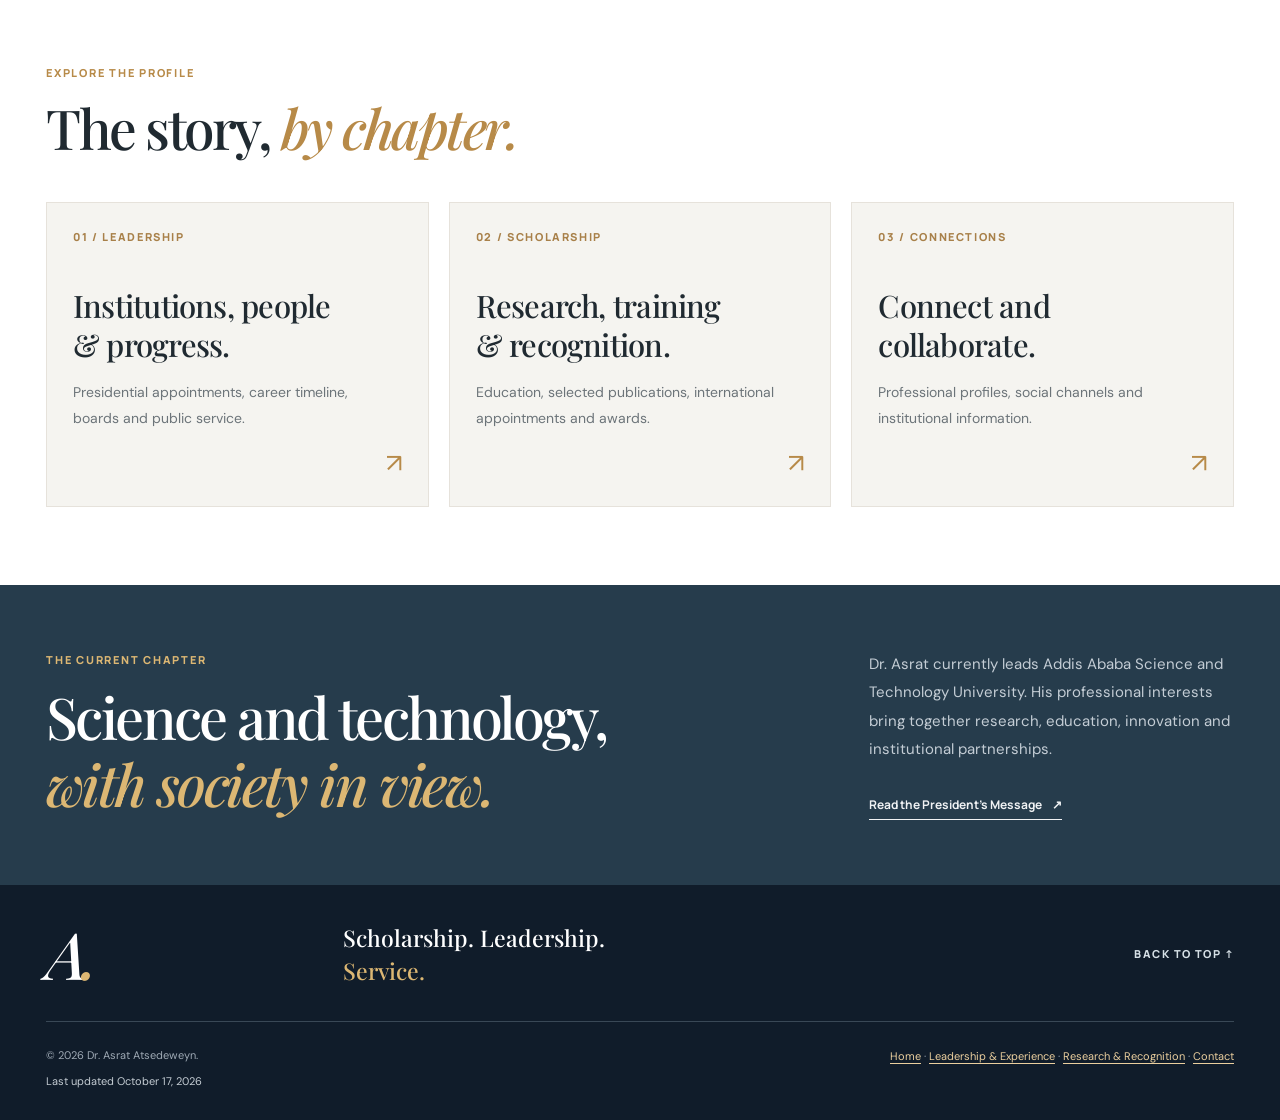
==== commit 71d29450: "Added book page" ====
--- a/index.html
+++ b/index.html
@@ -29,7 +29,7 @@
     <div class="container header-inner">
       <a class="brand" href="index.html" aria-label="Dr. Asrat Atsedeweyn — home"><span class="brand-mark">A<span class="gold-dot">.</span></span><span class="brand-text">ASRAT <b>ATSEDEWEYN</b></span></a>
       <button class="menu-toggle" type="button" aria-controls="main-navigation" aria-expanded="false" aria-label="Open navigation"><span></span><span></span><span></span></button>
-      <nav id="main-navigation" class="site-nav" aria-label="Main navigation"><a href="index.html" class="active" aria-current="page">Home</a><a href="leadership.html" class="">Leadership &amp; Experience</a><a href="scholarship.html" class="">Research &amp; Recognition</a><a href="contact.html" class="nav-contact">Contact</a><a class="language-link notranslate" href="https://translate.google.com/translate?sl=en&amp;tl=am&amp;u=https%3A%2F%2Fwww.asratatsedeweyn.com%2F" target="_blank" rel="noopener noreferrer" translate="no" aria-label="Translate this page into Amharic with Google Translate (opens a new tab)" title="Automatic Amharic translation via Google Translate"><svg viewBox="0 0 24 24" width="18" height="18" fill="none" stroke="currentColor" stroke-width="1.5" aria-hidden="true"><circle cx="12" cy="12" r="9"/><ellipse cx="12" cy="12" rx="4" ry="9"/><path d="M3 12h18M5 6.5h14M5 17.5h14"/></svg><span><span lang="am">አማርኛ</span><small>Auto-translate</small></span></a></nav>
+      <nav id="main-navigation" class="site-nav" aria-label="Main navigation"><a href="index.html" class="active" aria-current="page">Home</a><a href="leadership.html" class="">Leadership &amp; Experience</a><a href="scholarship.html" class="">Research &amp; Recognition</a><a href="book.html">Book</a><a href="contact.html" class="nav-contact">Contact</a><a class="language-link notranslate" href="https://translate.google.com/translate?sl=en&amp;tl=am&amp;u=https%3A%2F%2Fwww.asratatsedeweyn.com%2F" target="_blank" rel="noopener noreferrer" translate="no" aria-label="Translate this page into Amharic with Google Translate (opens a new tab)" title="Automatic Amharic translation via Google Translate"><svg viewBox="0 0 24 24" width="18" height="18" fill="none" stroke="currentColor" stroke-width="1.5" aria-hidden="true"><circle cx="12" cy="12" r="9"/><ellipse cx="12" cy="12" rx="4" ry="9"/><path d="M3 12h18M5 6.5h14M5 17.5h14"/></svg><span><span lang="am">አማርኛ</span><small>Auto-translate</small></span></a></nav>
     </div>
   </header>
 <main id="main">
